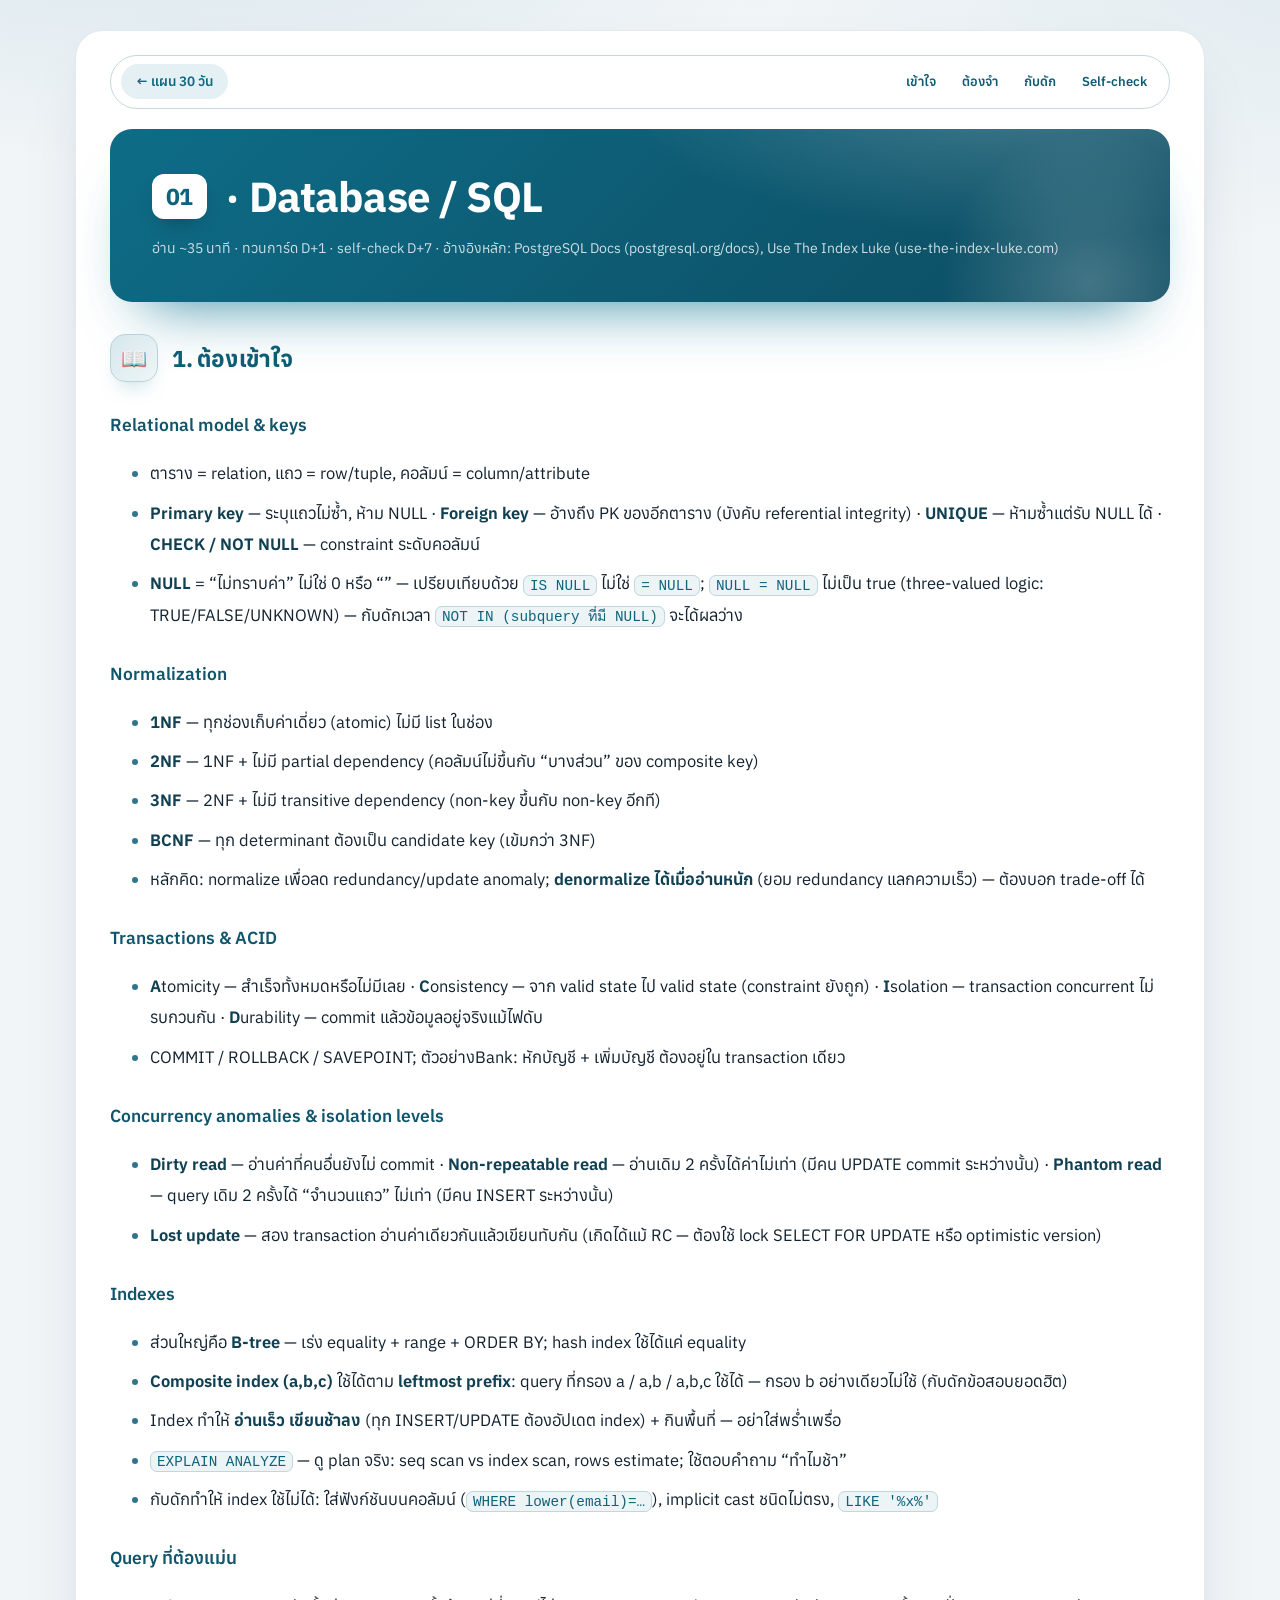
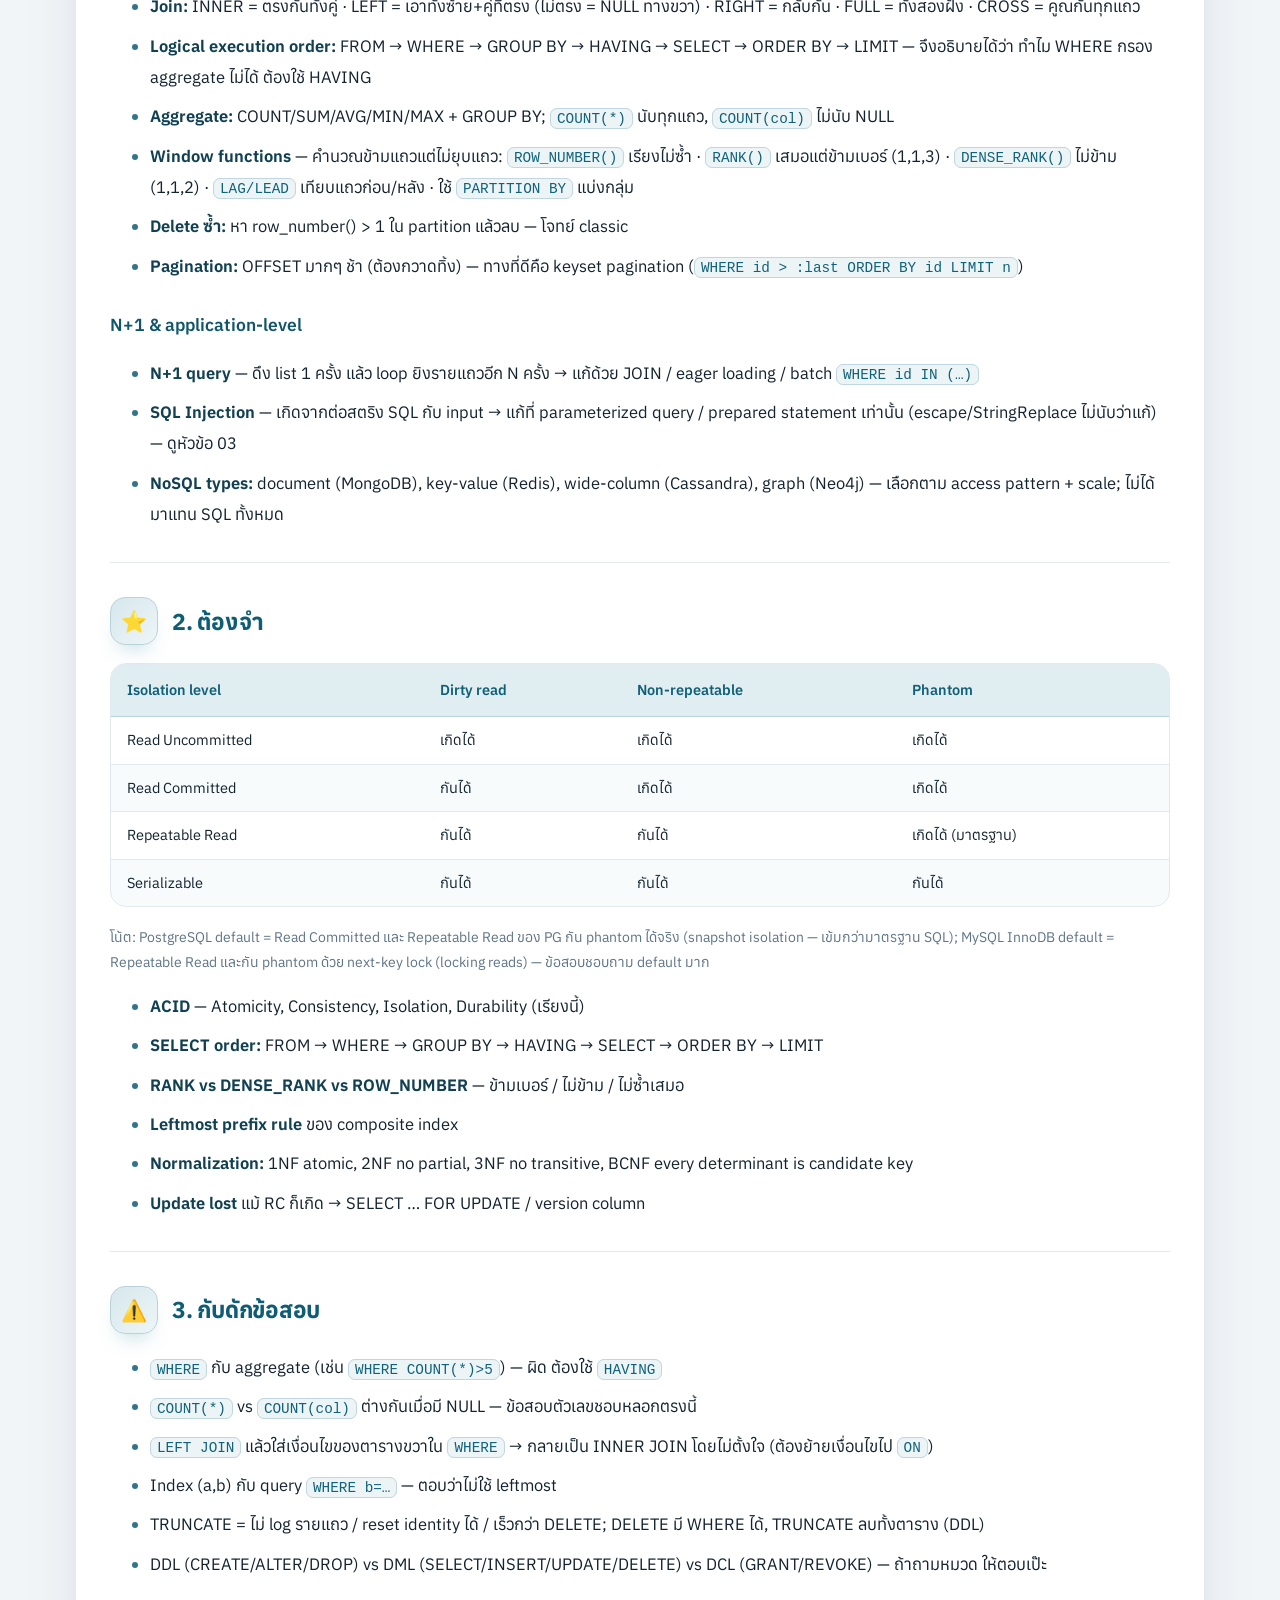
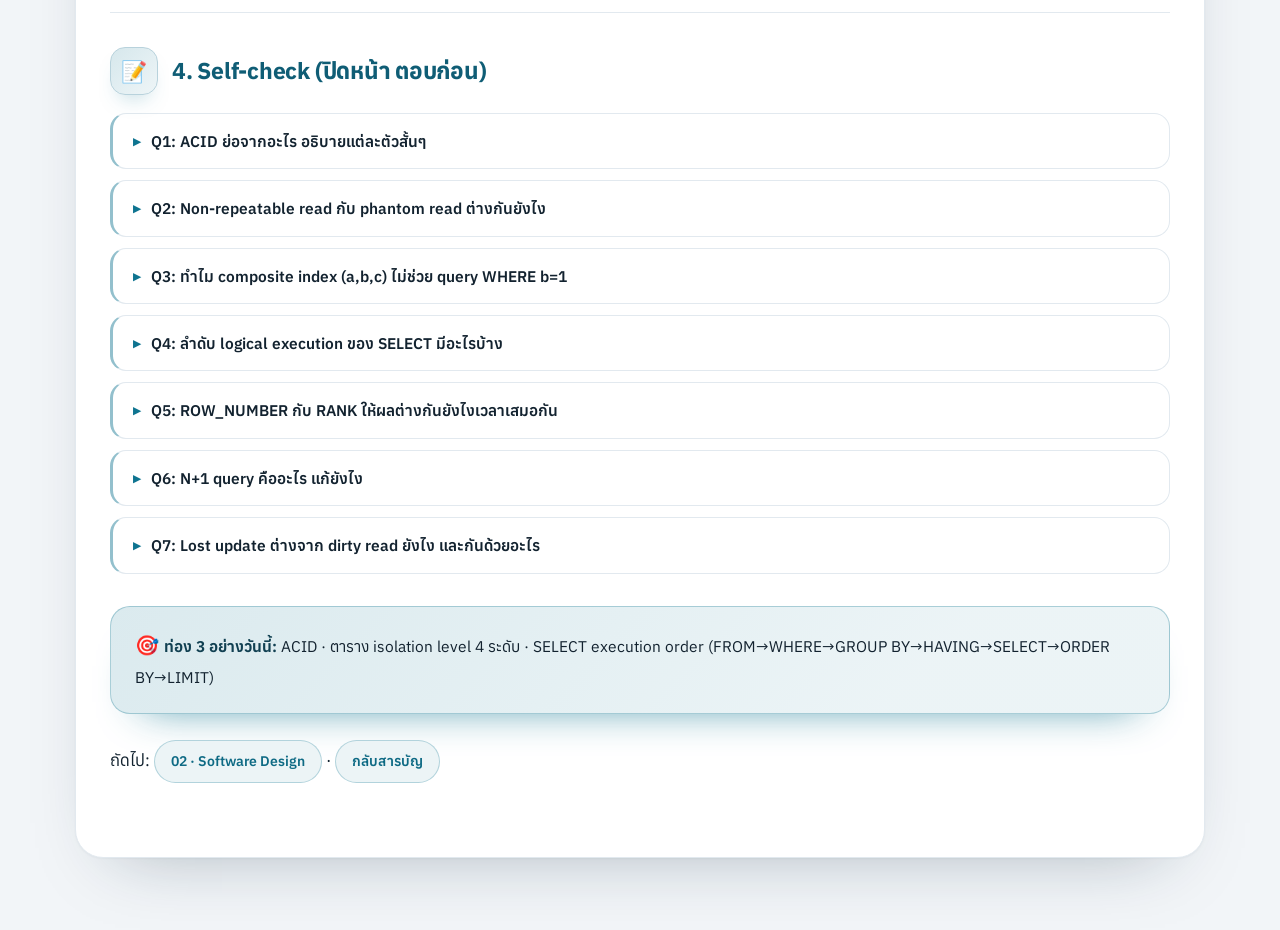
==== sheets/01-database-sql.html @ 993db499 "Initial commit: 30-day exam prep study pack (14 topics, Thai, flashcards + printable sheets)" ====
<!DOCTYPE html>
<html lang="th">
<head>
<meta charset="utf-8">
<meta name="viewport" content="width=device-width, initial-scale=1">
<title>01 · Database / SQL</title>
<link rel="stylesheet" href="../assets/style.css">
</head>
<body class="sheet t01">
<main>

<div class="topbar">
<a class="brand" href="../index.html">← แผน 30 วัน</a>
<nav class="jump">
<a href="#s1">เข้าใจ</a><a href="#s2">ต้องจำ</a><a href="#s3">กับดัก</a><a href="#s4">Self-check</a>
</nav>
</div>
<header class="hero">
<h1><span class="num">01</span> · Database / SQL</h1>
<p class="source">อ่าน ~35 นาที · ทวนการ์ด D+1 · self-check D+7 · อ้างอิงหลัก: PostgreSQL Docs (postgresql.org/docs), Use The Index Luke (use-the-index-luke.com)</p>
</header>

<section class="sec s1" id="s1">
<h2>1. ต้องเข้าใจ</h2>

<h3>Relational model &amp; keys</h3>
<ul>
<li>ตาราง = relation, แถว = row/tuple, คอลัมน์ = column/attribute</li>
<li><strong>Primary key</strong> — ระบุแถวไม่ซ้ำ, ห้าม NULL · <strong>Foreign key</strong> — อ้างถึง PK ของอีกตาราง (บังคับ referential integrity) · <strong>UNIQUE</strong> — ห้ามซ้ำแต่รับ NULL ได้ · <strong>CHECK / NOT NULL</strong> — constraint ระดับคอลัมน์</li>
<li><strong>NULL</strong> = “ไม่ทราบค่า” ไม่ใช่ 0 หรือ “” — เปรียบเทียบด้วย <code>IS NULL</code> ไม่ใช่ <code>= NULL</code>; <code>NULL = NULL</code> ไม่เป็น true (three-valued logic: TRUE/FALSE/UNKNOWN) — กับดักเวลา <code>NOT IN (subquery ที่มี NULL)</code> จะได้ผลว่าง</li>
</ul>

<h3>Normalization</h3>
<ul>
<li><strong>1NF</strong> — ทุกช่องเก็บค่าเดี่ยว (atomic) ไม่มี list ในช่อง</li>
<li><strong>2NF</strong> — 1NF + ไม่มี partial dependency (คอลัมน์ไม่ขึ้นกับ “บางส่วน” ของ composite key)</li>
<li><strong>3NF</strong> — 2NF + ไม่มี transitive dependency (non-key ขึ้นกับ non-key อีกที)</li>
<li><strong>BCNF</strong> — ทุก determinant ต้องเป็น candidate key (เข้มกว่า 3NF)</li>
<li>หลักคิด: normalize เพื่อลด redundancy/update anomaly; <strong>denormalize ได้เมื่ออ่านหนัก</strong> (ยอม redundancy แลกความเร็ว) — ต้องบอก trade-off ได้</li>
</ul>

<h3>Transactions &amp; ACID</h3>
<ul>
<li><strong>A</strong>tomicity — สำเร็จทั้งหมดหรือไม่มีเลย · <strong>C</strong>onsistency — จาก valid state ไป valid state (constraint ยังถูก) · <strong>I</strong>solation — transaction  concurrent ไม่รบกวนกัน · <strong>D</strong>urability — commit แล้วข้อมูลอยู่จริงแม้ไฟดับ</li>
<li>COMMIT / ROLLBACK / SAVEPOINT; ตัวอย่างBank: หักบัญชี + เพิ่มบัญชี ต้องอยู่ใน transaction เดียว</li>
</ul>

<h3>Concurrency anomalies &amp; isolation levels</h3>
<ul>
<li><strong>Dirty read</strong> — อ่านค่าที่คนอื่นยังไม่ commit · <strong>Non-repeatable read</strong> — อ่านเดิม 2 ครั้งได้ค่าไม่เท่า (มีคน UPDATE commit ระหว่างนั้น) · <strong>Phantom read</strong> — query เดิม 2 ครั้งได้ “จำนวนแถว” ไม่เท่า (มีคน INSERT ระหว่างนั้น)</li>
<li><strong>Lost update</strong> — สอง transaction อ่านค่าเดียวกันแล้วเขียนทับกัน (เกิดได้แม้ RC — ต้องใช้ lock SELECT FOR UPDATE หรือ optimistic version)</li>
</ul>

<h3>Indexes</h3>
<ul>
<li>ส่วนใหญ่คือ <strong>B-tree</strong> — เร่ง equality + range + ORDER BY; hash index ใช้ได้แค่ equality</li>
<li><strong>Composite index (a,b,c)</strong> ใช้ได้ตาม <strong>leftmost prefix</strong>: query ที่กรอง a / a,b / a,b,c ใช้ได้ — กรอง b อย่างเดียวไม่ใช้ (กับดักข้อสอบยอดฮิต)</li>
<li>Index ทำให้ <strong>อ่านเร็ว เขียนช้าลง</strong> (ทุก INSERT/UPDATE ต้องอัปเดต index) + กินพื้นที่ — อย่าใส่พร่ำเพรื่อ</li>
<li><code>EXPLAIN ANALYZE</code> — ดู plan จริง: seq scan vs index scan, rows estimate; ใช้ตอบคำถาม “ทำไมช้า”</li>
<li>กับดักทำให้ index ใช้ไม่ได้: ใส่ฟังก์ชันบนคอลัมน์ (<code>WHERE lower(email)=…</code>), implicit cast ชนิดไม่ตรง, <code>LIKE '%x%'</code></li>
</ul>

<h3>Query ที่ต้องแม่น</h3>
<ul>
<li><strong>Join:</strong> INNER = ตรงกันทั้งคู่ · LEFT = เอาทั้งซ้าย+คู่ที่ตรง (ไม่ตรง = NULL ทางขวา) · RIGHT = กลับกัน · FULL = ทั้งสองฝั่ง · CROSS = คูณกันทุกแถว</li>
<li><strong>Logical execution order:</strong> FROM → WHERE → GROUP BY → HAVING → SELECT → ORDER BY → LIMIT — จึงอธิบายได้ว่า ทำไม WHERE กรอง aggregate ไม่ได้ ต้องใช้ HAVING</li>
<li><strong>Aggregate:</strong> COUNT/SUM/AVG/MIN/MAX + GROUP BY; <code>COUNT(*)</code> นับทุกแถว, <code>COUNT(col)</code> ไม่นับ NULL</li>
<li><strong>Window functions</strong> — คำนวณข้ามแถวแต่ไม่ยุบแถว: <code>ROW_NUMBER()</code> เรียงไม่ซ้ำ · <code>RANK()</code> เสมอแต่ข้ามเบอร์ (1,1,3) · <code>DENSE_RANK()</code> ไม่ข้าม (1,1,2) · <code>LAG/LEAD</code> เทียบแถวก่อน/หลัง · ใช้ <code>PARTITION BY</code> แบ่งกลุ่ม</li>
<li><strong>Delete ซ้ำ:</strong> หา row_number() &gt; 1 ใน partition แล้วลบ — โจทย์ classic</li>
<li><strong>Pagination:</strong> OFFSET มากๆ ช้า (ต้องกวาดทิ้ง) — ทางที่ดีคือ keyset pagination (<code>WHERE id &gt; :last ORDER BY id LIMIT n</code>)</li>
</ul>

<h3>N+1 &amp; application-level</h3>
<ul>
<li><strong>N+1 query</strong> — ดึง list 1 ครั้ง แล้ว loop ยิงรายแถวอีก N ครั้ง → แก้ด้วย JOIN / eager loading / batch <code>WHERE id IN (…)</code></li>
<li><strong>SQL Injection</strong> — เกิดจากต่อสตริง SQL กับ input → แก้ที่ parameterized query / prepared statement เท่านั้น (escape/StringReplace ไม่นับว่าแก้) — ดูหัวข้อ 03</li>
<li><strong>NoSQL types:</strong> document (MongoDB), key-value (Redis), wide-column (Cassandra), graph (Neo4j) — เลือกตาม access pattern + scale; ไม่ได้มาแทน SQL ทั้งหมด</li>
</ul>

</section>

<section class="sec s2" id="s2">
<h2>2. ต้องจำ</h2>
<table>
<thead><tr><th>Isolation level</th><th>Dirty read</th><th>Non-repeatable</th><th>Phantom</th></tr></thead>
<tbody>
<tr><td>Read Uncommitted</td><td>เกิดได้</td><td>เกิดได้</td><td>เกิดได้</td></tr>
<tr><td>Read Committed</td><td>กันได้</td><td>เกิดได้</td><td>เกิดได้</td></tr>
<tr><td>Repeatable Read</td><td>กันได้</td><td>กันได้</td><td>เกิดได้ (มาตรฐาน)</td></tr>
<tr><td>Serializable</td><td>กันได้</td><td>กันได้</td><td>กันได้</td></tr>
</tbody>
</table>
<p class="source">โน้ต: PostgreSQL default = Read Committed และ Repeatable Read ของ PG กัน phantom ได้จริง (snapshot isolation — เข้มกว่ามาตรฐาน SQL); MySQL InnoDB default = Repeatable Read และกัน phantom ด้วย next-key lock (locking reads) — ข้อสอบชอบถาม default มาก</p>

<ul>
<li><strong>ACID</strong> — Atomicity, Consistency, Isolation, Durability (เรียงนี้)</li>
<li><strong>SELECT order:</strong> FROM → WHERE → GROUP BY → HAVING → SELECT → ORDER BY → LIMIT</li>
<li><strong>RANK vs DENSE_RANK vs ROW_NUMBER</strong> — ข้ามเบอร์ / ไม่ข้าม / ไม่ซ้ำเสมอ</li>
<li><strong>Leftmost prefix rule</strong> ของ composite index</li>
<li><strong>Normalization:</strong> 1NF atomic, 2NF no partial, 3NF no transitive, BCNF every determinant is candidate key</li>
<li><strong>Update lost</strong> แม้ RC ก็เกิด → SELECT … FOR UPDATE / version column</li>
</ul>

</section>

<section class="sec s3" id="s3">
<h2>3. กับดักข้อสอบ</h2>
<ul>
<li><code>WHERE</code> กับ aggregate (เช่น <code>WHERE COUNT(*)&gt;5</code>) — ผิด ต้องใช้ <code>HAVING</code></li>
<li><code>COUNT(*)</code> vs <code>COUNT(col)</code> ต่างกันเมื่อมี NULL — ข้อสอบตัวเลขชอบหลอกตรงนี้</li>
<li><code>LEFT JOIN</code> แล้วใส่เงื่อนไขของตารางขวาใน <code>WHERE</code> → กลายเป็น INNER JOIN โดยไม่ตั้งใจ (ต้องย้ายเงื่อนไขไป <code>ON</code>)</li>
<li>Index (a,b) กับ query <code>WHERE b=…</code> — ตอบว่าไม่ใช้ leftmost</li>
<li>TRUNCATE = ไม่ log รายแถว / reset identity ได้ / เร็วกว่า DELETE; DELETE มี WHERE ได้, TRUNCATE ลบทั้งตาราง (DDL)</li>
<li>DDL (CREATE/ALTER/DROP) vs DML (SELECT/INSERT/UPDATE/DELETE) vs DCL (GRANT/REVOKE) — ถ้าถามหมวด ให้ตอบเป๊ะ</li>
</ul>

</section>

<section class="sec s4" id="s4">
<h2>4. Self-check (ปิดหน้า ตอบก่อน)</h2>
<details><summary>Q1: ACID ย่อจากอะไร อธิบายแต่ละตัวสั้นๆ</summary>A: Atomicity (ทั้งหมดหรือไม่เลย), Consistency (constraint/valid state ยังถูก), Isolation (concurrent ไม่รบกวนกัน), Durability (commit แล้วอยู่จริง)</details>
<details><summary>Q2: Non-repeatable read กับ phantom read ต่างกันยังไง</summary>A: Non-repeatable = อ่าน “แถวเดิม” ได้ค่าเปลี่ยน (UPDATE commit กลางทาง); phantom = ได้ “ชุดแถว” เปลี่ยน (INSERT/DELETE commit กลางทาง)</details>
<details><summary>Q3: ทำไม composite index (a,b,c) ไม่ช่วย query WHERE b=1</summary>A: B-tree เรียงตาม a ก่อน — เข้าไม่ถึง b ได้ถ้าไม่รู้ a (leftmost prefix rule)</details>
<details><summary>Q4: ลำดับ logical execution ของ SELECT มีอะไรบ้าง</summary>A: FROM → WHERE → GROUP BY → HAVING → SELECT → ORDER BY → LIMIT</details>
<details><summary>Q5: ROW_NUMBER กับ RANK ให้ผลต่างกันยังไงเวลาเสมอกัน</summary>A: ROW_NUMBER ให้ 1,2,3 เสมอไม่ว่าเสมอ; RANK ให้ 1,1,3 (ข้าม); DENSE_RANK ให้ 1,1,2</details>
<details><summary>Q6: N+1 query คืออะไร แก้ยังไง</summary>A: 1 query ดึง list + N query ต่อแถว — แก้ด้วย JOIN / eager load / WHERE IN (batch)</details>
<details><summary>Q7: Lost update ต่างจาก dirty read ยังไง และกันด้วยอะไร</summary>A: Lost update = สองคนอ่านค่าเดียวกันแล้วเขียนทับกัน (ค่าที่ commit ถูกต้อง ไม่ได้อ่านของ dirty); กันด้วย lock (FOR UPDATE) หรือ optimistic version check</details>

</section>

<div class="memory"><strong>ท่อง 3 อย่างวันนี้:</strong> ACID · ตาราง isolation level 4 ระดับ · SELECT execution order (FROM→WHERE→GROUP BY→HAVING→SELECT→ORDER BY→LIMIT)</div>

<nav>ถัดไป: <a href="02-software-design.html">02 · Software Design</a> · <a href="../index.html">กลับสารบัญ</a></nav>

</main>
</body>
</html>
---- assets/style.css ----
/* ============================================================
   Exam Prep 30 Days — v3  (modern course look)
   ไฟล์เดียวคุมทุกหน้า: assets/style.css
   ============================================================ */
@import url('https://fonts.googleapis.com/css2?family=Anuphan:wght@300;400;500;600;700&display=swap');
@import url('https://fonts.googleapis.com/css2?family=Prompt:wght@400;500;600;700&display=swap');

/* ---------- tokens ---------- */
:root{
  --ink:#12222f;
  --muted:#5e7487;
  --paper:#ffffff;
  --bg:#f2f5f8;
  --line:#e2e9ef;
  --accent:#0e7490;
  --accent-deep:#0a1420;
  --tint:   color-mix(in srgb, var(--accent) 8%,  var(--paper));
  --tint-2: color-mix(in srgb, var(--accent) 15%, var(--paper));
  --radius:28px;
  --shadow: 0 1px 2px rgba(15,40,60,.04), 0 30px 70px -40px rgba(15,40,60,.35);
  --font-body:'Anuphan','IBM Plex Sans Thai',Thonburi,Tahoma,'Helvetica Neue',sans-serif;
  --font-head:'Anuphan','Prompt',Thonburi,Tahoma,sans-serif;
  --font-mono:Menlo,Consolas,'SF Mono',monospace;
}

/* ---------- theme สีรายหัวข้อ ---------- */
body.t01{--accent:#0e7490} /* DB/SQL        cyan    */
body.t02{--accent:#4338ca} /* Design        indigo  */
body.t03{--accent:#be123c} /* Security      rose    */
body.t04{--accent:#6d28d9} /* Context Eng   violet  */
body.t05{--accent:#a21caf} /* Skills        fuchsia */
body.t06{--accent:#0f766e} /* Programming   teal    */
body.t07{--accent:#c2410c} /* Git           orange  */
body.t08{--accent:#0369a1} /* CI/CD         sky     */
body.t09{--accent:#047857} /* Quality Eng   emerald */
body.t10{--accent:#1d4ed8} /* Docker        blue    */
body.t11{--accent:#db2777} /* AI Coding Wf  pink    */
body.t12{--accent:#581c87} /* Agents        purple  */
body.t13{--accent:#4d7c0f} /* SW Dev        olive   */
body.t14{--accent:#9d174d} /* LLM           berry   */
body.idx{--accent:#0e7490}

/* ---------- base ---------- */
html{
  -webkit-font-smoothing:antialiased;
  -moz-osx-font-smoothing:grayscale;
  scroll-behavior:smooth;
}
body{
  margin:0;
  padding:30px 16px 72px;
  font-family:var(--font-body);
  font-size:16.5px;
  line-height:1.9;
  color:var(--ink);
  background-color:var(--bg);
  background-image:
    radial-gradient(1000px 420px at 12% -120px, color-mix(in srgb, var(--accent) 12%, transparent), transparent 70%),
    radial-gradient(900px 460px at 105% -60px, color-mix(in srgb, var(--accent) 8%, transparent), transparent 70%);
  background-attachment:fixed;
}
::selection{ background:color-mix(in srgb, var(--accent) 24%, transparent); }

main{
  position:relative;
  max-width:1060px;
  margin:0 auto;
  padding:18px 34px 48px;
  background:var(--paper);
  border:1px solid var(--line);
  border-radius:var(--radius);
  box-shadow:var(--shadow);
}

/* ---------- sticky glass topbar ---------- */
.topbar{
  position:sticky;
  top:14px;
  z-index:60;
  display:flex;
  align-items:center;
  justify-content:space-between;
  gap:10px;
  margin:6px 0 20px;
  padding:8px 10px;
  border-radius:999px;
  background:color-mix(in srgb, var(--paper) 74%, transparent);
  border:1px solid color-mix(in srgb, var(--accent) 15%, var(--line));
  backdrop-filter:blur(16px) saturate(1.5);
  -webkit-backdrop-filter:blur(16px) saturate(1.5);
  box-shadow:0 16px 40px -30px rgba(15,40,60,.55);
}
.topbar .brand{
  display:inline-flex;
  align-items:center;
  gap:8px;
  padding:8px 15px;
  border-radius:999px;
  background:color-mix(in srgb, var(--accent) 11%, transparent);
  color:color-mix(in srgb, var(--accent) 88%, var(--ink));
  font-weight:600;
  font-size:13.5px;
  line-height:1.4;
  text-decoration:none;
}
.topbar .jump{ display:flex; gap:2px; margin:0; }
.topbar .jump a{
  padding:8px 12px;
  border-radius:999px;
  background:transparent;
  border:none;
  font-size:13px;
  font-weight:600;
  color:color-mix(in srgb, var(--accent) 72%, var(--ink));
  text-decoration:none;
  transition-property:background-color, color;
  transition-duration:150ms;
  transition-timing-function:ease-out;
}
.topbar .jump a:hover{ background:color-mix(in srgb, var(--accent) 11%, transparent); }

/* ---------- hero ---------- */
.hero{
  position:relative;
  overflow:hidden;
  margin:4px 0 30px;
  padding:40px 42px 42px;
  border-radius:22px;
  color:#fff;
  background:
    radial-gradient(640px 240px at 88% -60px, color-mix(in srgb, #ffffff 26%, transparent), transparent 70%),
    linear-gradient(135deg,
      color-mix(in srgb, var(--accent) 92%, var(--accent-deep)),
      color-mix(in srgb, var(--accent) 58%, var(--accent-deep)));
  box-shadow:0 34px 60px -34px color-mix(in srgb, var(--accent) 85%, transparent);
}
.hero::after{
  content:"";
  position:absolute;
  right:-70px; bottom:-130px;
  width:300px; height:300px;
  border-radius:50%;
  background:radial-gradient(closest-side, color-mix(in srgb, #ffffff 22%, transparent), transparent);
  pointer-events:none;
}
.hero h1{
  margin:0 0 12px;
  color:#fff;
  text-wrap:balance;
}
.hero .source{
  color:color-mix(in srgb, #ffffff 80%, transparent);
  margin:0;
}
.hero .source a{ color:#fff; text-decoration:underline; text-underline-offset:2px; }
.hero .num{
  background:#fff;
  color:color-mix(in srgb, var(--accent) 82%, var(--accent-deep));
  box-shadow:0 10px 22px -12px rgba(0,0,0,.45);
}

/* ---------- typography ---------- */
h1{
  font-family:var(--font-head);
  font-weight:700;
  font-size:clamp(28px, 4.2vw, 42px);
  line-height:1.32;
  letter-spacing:-.02em;
  margin:2px 0 12px;
  text-wrap:balance;
}
.num{
  display:inline-block;
  vertical-align:middle;
  font-size:.55em;
  font-weight:700;
  color:#fff;
  background:linear-gradient(135deg, var(--accent), color-mix(in srgb, var(--accent) 62%, var(--accent-deep)));
  border-radius:12px;
  padding:.28em .62em .32em;
  margin-right:.4em;
  transform:translateY(-3px);
  font-variant-numeric:tabular-nums;
}
h2{
  font-family:var(--font-head);
  font-size:23px;
  font-weight:700;
  line-height:1.45;
  letter-spacing:-.01em;
  margin:0 0 16px;
  display:flex;
  align-items:center;
  gap:14px;
  color:color-mix(in srgb, var(--accent) 72%, var(--ink));
  text-wrap:balance;
}
h2::before{
  flex:none;
  width:46px; height:46px;
  display:grid;
  place-items:center;
  border-radius:15px;
  font-size:21px;
  background:linear-gradient(135deg,
    color-mix(in srgb, var(--accent) 17%, var(--paper)),
    color-mix(in srgb, var(--accent) 7%, var(--paper)));
  border:1px solid color-mix(in srgb, var(--accent) 20%, var(--line));
  box-shadow:0 12px 24px -16px color-mix(in srgb, var(--accent) 80%, transparent);
}
h3{
  font-family:var(--font-head);
  font-size:17.5px;
  font-weight:600;
  margin:26px 0 8px;
  color:color-mix(in srgb, var(--accent) 62%, var(--ink));
}
p{ margin:10px 0; }
li{ margin-bottom:8px; }
ul li::marker{ color:color-mix(in srgb, var(--accent) 55%, var(--muted)); }
ol li::marker{ font-weight:600; color:color-mix(in srgb, var(--accent) 70%, var(--muted)); }
strong{ font-weight:650; color:color-mix(in srgb, var(--accent) 36%, var(--ink)); }
.source{
  font-size:14px;
  color:var(--muted);
  line-height:1.75;
  text-wrap:pretty;
}
.source a{ color:var(--accent); }
a{ color:var(--accent); }

/* ---------- sections ---------- */
.sec{
  position:relative;
  margin:32px 0;
  scroll-margin-top:110px;
}
.sec + .sec{
  border-top:1px solid var(--line);
  padding-top:34px;
}
.sec h2{ margin-bottom:18px; }
body.sheet .s1 h2::before{ content:"📖"; }
body.sheet .s2 h2::before{ content:"⭐️"; }
body.sheet .s3 h2::before{ content:"⚠️"; }
body.sheet .s4 h2::before{ content:"📝"; }
body.idx   h2{ scroll-margin-top:110px; }
body.idx   h2:nth-of-type(1)::before{ content:"📋"; }
body.idx   h2:nth-of-type(2)::before{ content:"⏰"; }
body.idx   h2:nth-of-type(3)::before{ content:"🗓️"; }
body.idx   h2:nth-of-type(4)::before{ content:"🃏"; }

/* ---------- callouts ---------- */
.memory, .note{
  margin:30px 0 8px;
  padding:20px 24px;
  border-radius:20px;
  font-size:15.5px;
  background:linear-gradient(135deg, var(--tint-2), var(--tint) 75%);
  border:1px solid color-mix(in srgb, var(--accent) 30%, transparent);
  box-shadow:0 24px 44px -34px color-mix(in srgb, var(--accent) 90%, transparent);
}
.memory::before{ content:"🎯 "; font-size:1.25em; }
.warning{
  margin:22px 0;
  padding:16px 20px;
  border-radius:16px;
  font-size:15px;
  background:#fff7e8;
  border:1px solid #f0d5a8;
  border-left:5px solid #d97706;
  color:#6b4413;
}
.warning::before{ content:"⚠️ "; }
.warning strong{ color:#92400e; }

/* ---------- code ---------- */
pre{
  margin:16px 0;
  padding:16px 18px;
  background:#0d1a26;
  color:#d9e9f5;
  border:1px solid #1d3346;
  border-left:4px solid var(--accent);
  border-radius:14px;
  font:500 13px/1.65 var(--font-mono);
  overflow-x:auto;
  white-space:pre-wrap;
  overflow-wrap:anywhere;
}
pre code{ background:none; border:none; color:inherit; padding:0; }
code{
  font-family:var(--font-mono);
  font-size:.87em;
  color:color-mix(in srgb, var(--accent) 78%, var(--ink));
  background:color-mix(in srgb, var(--accent) 8%, var(--paper));
  border:1px solid color-mix(in srgb, var(--accent) 16%, var(--line));
  border-radius:7px;
  padding:1.5px 6px;
}

/* ---------- tables ---------- */
table{
  width:100%;
  margin:18px 0;
  border-collapse:separate;
  border-spacing:0;
  border:1px solid var(--line);
  border-radius:16px;
  font-size:14.5px;
  overflow:hidden;
}
th{
  font-family:var(--font-head);
  font-weight:600;
  text-align:left;
  padding:12px 16px;
  background:color-mix(in srgb, var(--accent) 13%, var(--paper));
  color:color-mix(in srgb, var(--accent) 74%, var(--ink));
  border-bottom:1px solid color-mix(in srgb, var(--accent) 20%, var(--line));
}
td{
  padding:11px 16px;
  border-bottom:1px solid var(--line);
  vertical-align:top;
  line-height:1.7;
  font-variant-numeric:tabular-nums;
}
tbody tr:last-child td{ border-bottom:none; }
tbody tr:nth-child(even){ background:color-mix(in srgb, var(--accent) 3%, transparent); }

/* ---------- details (self-check) ---------- */
details{
  background:var(--paper);
  border:1px solid var(--line);
  border-left:3px solid color-mix(in srgb, var(--accent) 45%, #ffffff);
  border-radius:16px;
  margin:11px 0;
  padding:14px 20px;
  transition-property:background-color, border-color, box-shadow;
  transition-duration:170ms;
  transition-timing-function:ease-out;
}
details:hover{ box-shadow:0 14px 30px -26px color-mix(in srgb, var(--accent) 90%, transparent); }
details[open]{
  background:var(--tint);
  border-color:color-mix(in srgb, var(--accent) 30%, var(--line));
}
summary{
  list-style:none;
  cursor:pointer;
  font-weight:600;
  font-size:15.5px;
  line-height:1.7;
  display:flex;
  align-items:flex-start;
  gap:10px;
  transition-property:color;
  transition-duration:150ms;
}
summary::-webkit-details-marker{ display:none; }
summary::before{
  content:"▶";
  font-size:10px;
  line-height:1;
  color:var(--accent);
  margin-top:9px;
  flex:none;
  transition-property:transform;
  transition-duration:170ms;
  transition-timing-function:ease-out;
}
details[open] summary::before{ transform:rotate(90deg); }
summary:hover{ color:color-mix(in srgb, var(--accent) 80%, var(--ink)); }

/* ---------- nav pills (bottom) ---------- */
nav{ margin:26px 0; }
nav a{
  display:inline-block;
  padding:10px 16px;
  border-radius:999px;
  background:var(--tint);
  border:1px solid color-mix(in srgb, var(--accent) 26%, transparent);
  color:color-mix(in srgb, var(--accent) 88%, var(--ink));
  text-decoration:none;
  font-weight:600;
  font-size:14px;
  line-height:1.5;
  transition-property:background-color, border-color, transform;
  transition-duration:150ms;
  transition-timing-function:ease-out;
}
nav a:hover{ background:var(--tint-2); transform:translateY(-1px); }

/* ---------- index: file grid + day rows ---------- */
body.idx nav:not(.jump){
  margin:6px 0 28px;
  padding:20px 22px;
  border-radius:20px;
  background:color-mix(in srgb, var(--accent) 4%, var(--paper));
  border:1px solid color-mix(in srgb, var(--accent) 12%, var(--line));
}
body.idx nav:not(.jump) ol{
  list-style:none;
  padding:0;
  margin:12px 0 4px;
  display:grid;
  grid-template-columns:repeat(2, minmax(0,1fr));
  gap:8px;
  counter-reset:f;
}
body.idx nav:not(.jump) li{ counter-increment:f; margin:0; }
body.idx nav:not(.jump) li a{
  display:flex;
  gap:10px;
  align-items:center;
  padding:10px 14px;
  border-radius:13px;
  background:var(--paper);
  border:1px solid var(--line);
  font-size:14.5px;
  font-weight:500;
  color:var(--ink);
  text-decoration:none;
  transition-property:border-color, transform, box-shadow;
  transition-duration:150ms;
  transition-timing-function:ease-out;
}
body.idx nav:not(.jump) li a::before{
  content:counter(f, decimal-leading-zero);
  font-family:var(--font-head);
  font-weight:700;
  font-size:12.5px;
  color:color-mix(in srgb, var(--accent) 85%, var(--ink));
  background:color-mix(in srgb, var(--accent) 11%, transparent);
  padding:3px 7px;
  border-radius:8px;
  font-variant-numeric:tabular-nums;
}
body.idx nav:not(.jump) li a:hover{
  border-color:color-mix(in srgb, var(--accent) 45%, var(--line));
  transform:translateY(-1px);
  box-shadow:0 14px 26px -22px color-mix(in srgb, var(--accent) 90%, transparent);
}

.day{
  padding:11px 16px 11px 18px;
  margin:7px 0;
  border:1px solid var(--line);
  border-left:3px solid color-mix(in srgb, var(--accent) 35%, var(--line));
  border-radius:14px;
  background:var(--paper);
  font-size:15px;
  line-height:1.75;
  font-variant-numeric:tabular-nums;
  text-wrap:pretty;
  transition-property:transform, border-color, background-color;
  transition-duration:150ms;
  transition-timing-function:ease-out;
}
.day:hover{
  transform:translateX(3px);
  border-color:color-mix(in srgb, var(--accent) 45%, var(--line));
  background:color-mix(in srgb, var(--accent) 4%, var(--paper));
}
.day.week{
  background:linear-gradient(90deg, var(--tint-2), var(--tint));
  border-left-color:var(--accent);
  border-color:color-mix(in srgb, var(--accent) 24%, var(--line));
  font-family:var(--font-head);
  font-weight:700;
  font-size:15.5px;
  color:color-mix(in srgb, var(--accent) 72%, var(--ink));
}
.day.week:hover{ transform:none; }

/* ---------- focus / misc ---------- */
a:focus-visible, summary:focus-visible{
  outline:3px solid color-mix(in srgb, var(--accent) 45%, transparent);
  outline-offset:2px;
  border-radius:10px;
}
hr{ border:none; border-top:1px solid var(--line); margin:28px 0; }

/* ---------- responsive ---------- */
@media (max-width:760px){
  body{ padding:12px 8px 44px; }
  main{ padding:14px 18px 30px; border-radius:20px; }
  .topbar{ border-radius:18px; flex-wrap:wrap; }
  .topbar .jump a{ padding:7px 10px; font-size:12.5px; }
  .hero{ padding:28px 22px 30px; border-radius:18px; }
  h2{ font-size:20px; gap:11px; }
  h2::before{ width:40px; height:40px; border-radius:13px; font-size:18px; }
  body.idx nav:not(.jump) ol{ grid-template-columns:1fr; }
}

/* ---------- dark mode ---------- */
@media (prefers-color-scheme: dark){
  :root{
    --ink:#e9f0f6;
    --muted:#9fb3c3;
    --paper:#0e1922;
    --bg:#070d13;
    --line:#213648;
    --shadow:0 1px 2px rgba(0,0,0,.5), 0 30px 70px -40px rgba(0,0,0,.9);
  }
  body.t01{--accent:#22d3ee} body.t02{--accent:#818cf8} body.t03{--accent:#fb7185}
  body.t04{--accent:#a78bfa} body.t05{--accent:#e879f9} body.t06{--accent:#2dd4bf}
  body.t07{--accent:#fb923c} body.t08{--accent:#38bdf8} body.t09{--accent:#34d399}
  body.t10{--accent:#60a5fa} body.t11{--accent:#f472b6} body.t12{--accent:#c084fc}
  body.t13{--accent:#a3e635} body.t14{--accent:#f9a8d4} body.idx{--accent:#22d3ee}
  .warning{ background:#2a2010; border-color:#4d3a12; border-left-color:#f59e0b; color:#fbd38d; }
  .warning strong{ color:#f6c66b; }
  pre{ background:#0a121b; border-color:#1c3040; }
}

/* ---------- print ---------- */
@media print{
  *{ -webkit-print-color-adjust:exact; print-color-adjust:exact; }
  body{ background:#fff; padding:0; font-size:11pt; }
  main{ max-width:none; margin:0; padding:0 6mm; border:none; border-radius:0; box-shadow:none; background:#fff; }
  .topbar, nav{ display:none; }
  .hero{
    color:#111;
    background:#f4f8fb;
    border:1px solid #d8dde3;
    box-shadow:none;
    padding:18px 20px 20px;
    border-radius:12px;
  }
  .hero h1{ color:#111; }
  .hero .source{ color:#444; }
  .hero .source a{ color:#444; }
  .hero .num{ background:#111; color:#fff; box-shadow:none; }
  a{ color:inherit; text-decoration:none; }
  h1,h2,h3,summary{ break-after:avoid; }
  .sec{ margin:16px 0; }
  .sec + .sec{ padding-top:14px; }
  details{ break-inside:avoid; }
  details:not([open]) > *:not(summary){ display:block !important; }
  details summary::before{ content:"•"; transform:none; }
  .memory, .warning{ break-inside:avoid; }
  table{ break-inside:auto; }
  tr, td, th{ break-inside:avoid; }
}
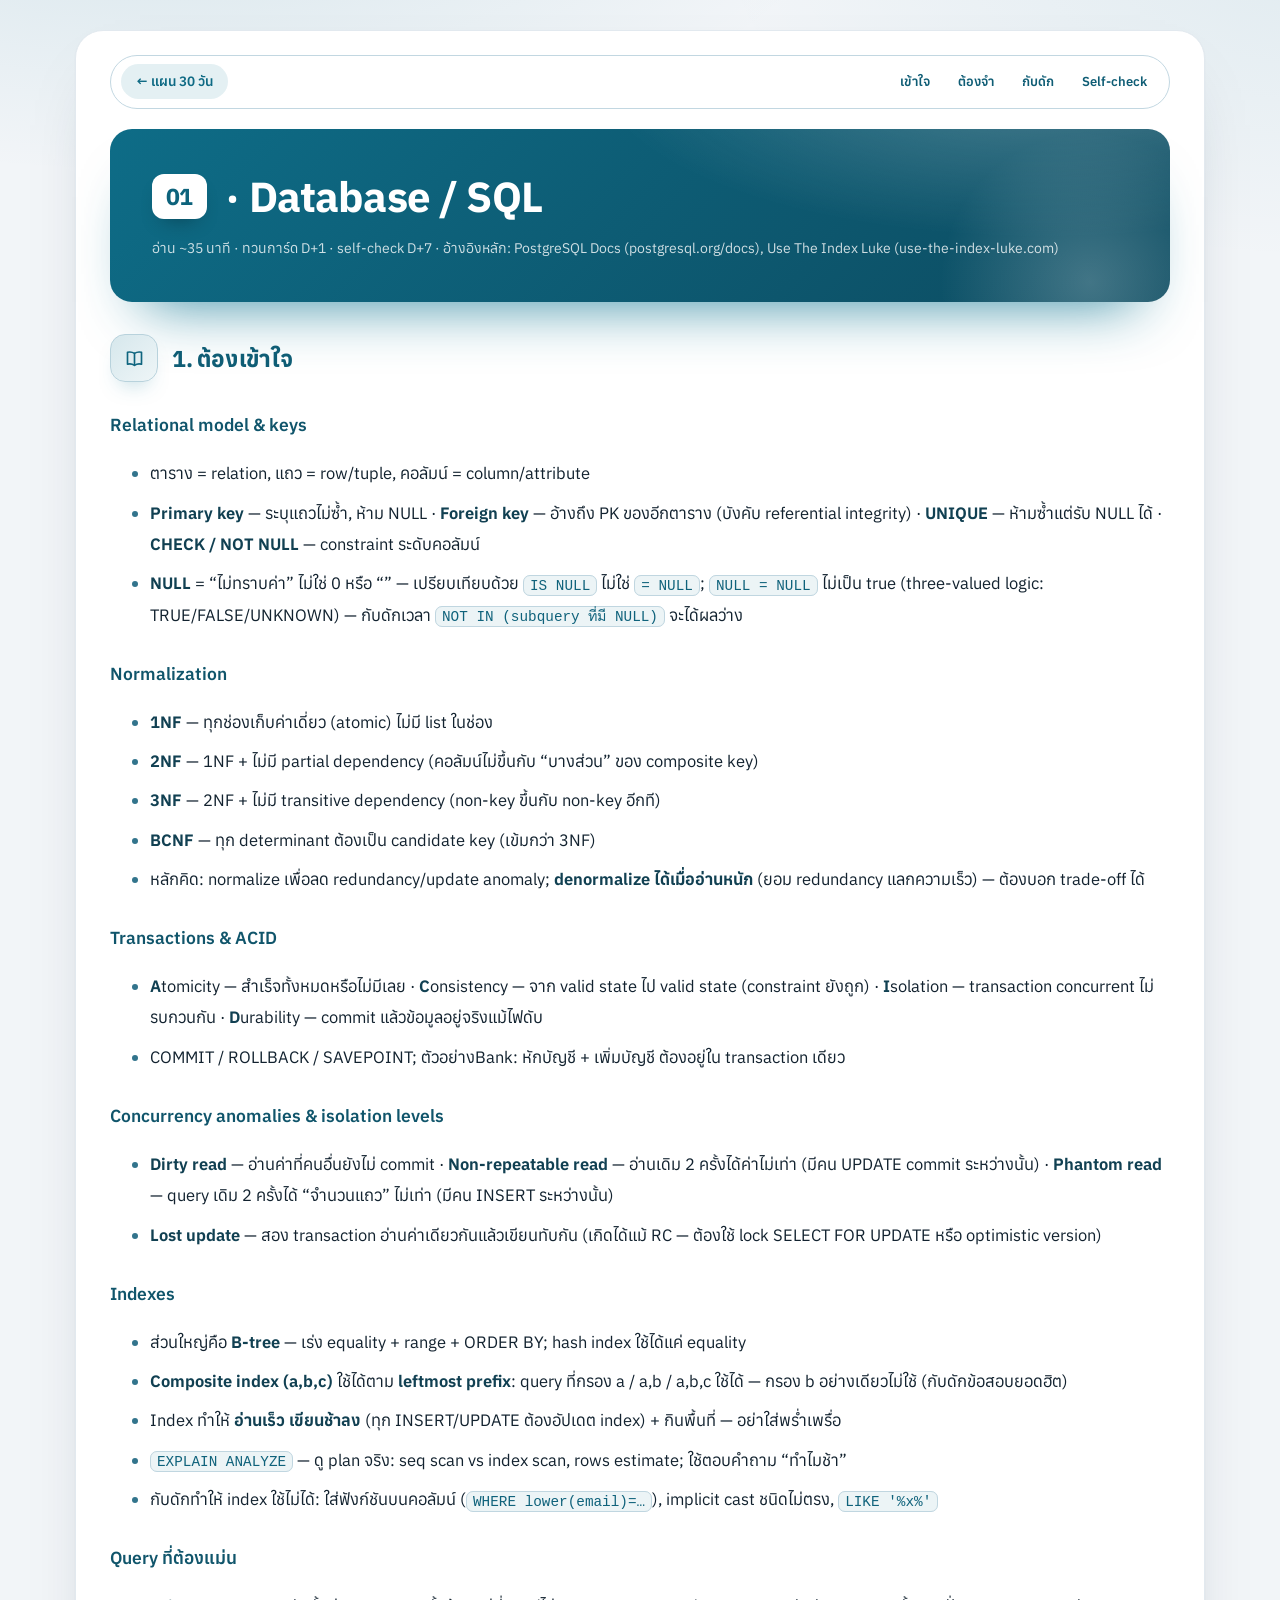
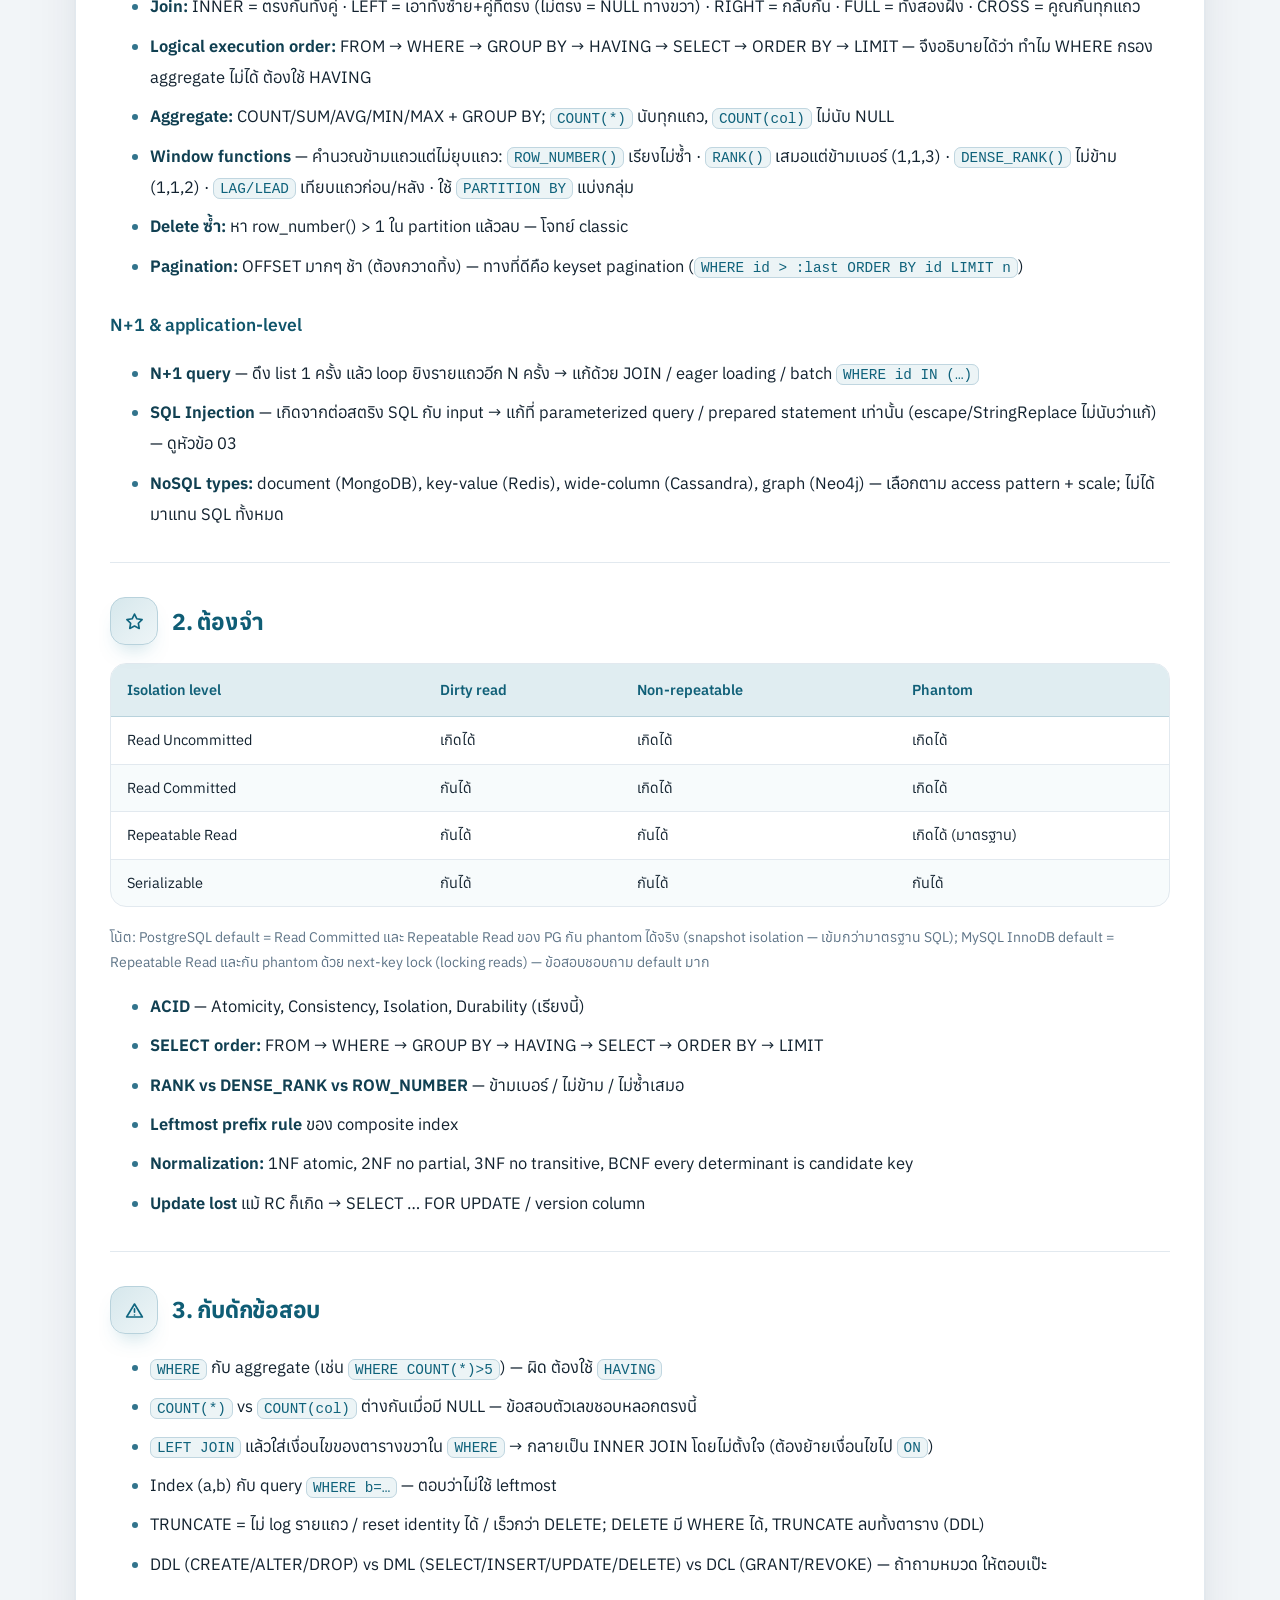
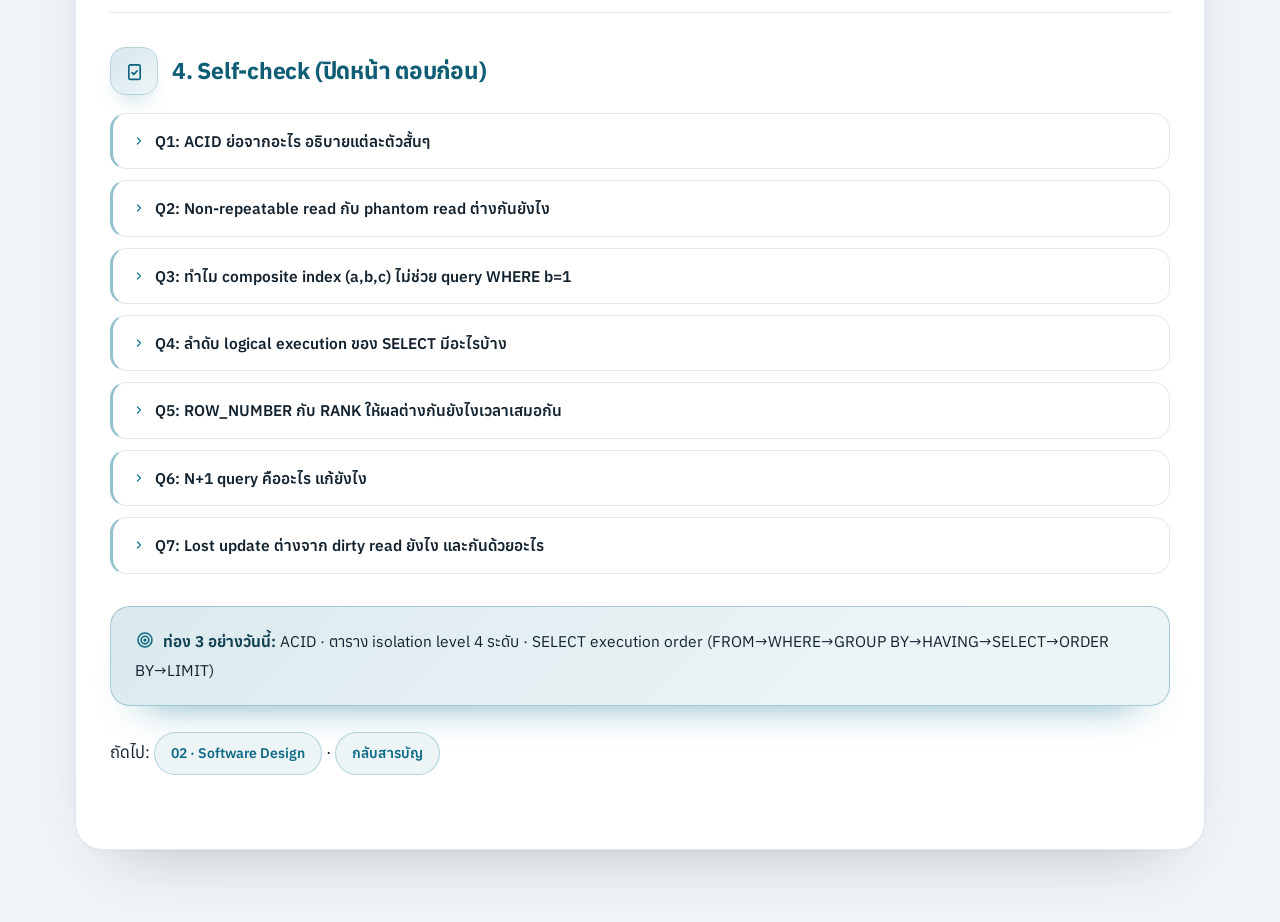
==== commit 2d872f8f: "design review fixes: SVG icon system (replace emoji icons), prefers-reduced-motion, mobile table ove" ====
--- a/sheets/01-database-sql.html
+++ b/sheets/01-database-sql.html
@@ -21,7 +21,7 @@
 </header>
 
 <section class="sec s1" id="s1">
-<h2>1. ต้องเข้าใจ</h2>
+<h2><span class="chip ic-book"></span>1. ต้องเข้าใจ</h2>
 
 <h3>Relational model &amp; keys</h3>
 <ul>
@@ -80,7 +80,7 @@
 </section>
 
 <section class="sec s2" id="s2">
-<h2>2. ต้องจำ</h2>
+<h2><span class="chip ic-star"></span>2. ต้องจำ</h2>
 <table>
 <thead><tr><th>Isolation level</th><th>Dirty read</th><th>Non-repeatable</th><th>Phantom</th></tr></thead>
 <tbody>
@@ -104,7 +104,7 @@
 </section>
 
 <section class="sec s3" id="s3">
-<h2>3. กับดักข้อสอบ</h2>
+<h2><span class="chip ic-warn"></span>3. กับดักข้อสอบ</h2>
 <ul>
 <li><code>WHERE</code> กับ aggregate (เช่น <code>WHERE COUNT(*)&gt;5</code>) — ผิด ต้องใช้ <code>HAVING</code></li>
 <li><code>COUNT(*)</code> vs <code>COUNT(col)</code> ต่างกันเมื่อมี NULL — ข้อสอบตัวเลขชอบหลอกตรงนี้</li>
@@ -117,7 +117,7 @@
 </section>
 
 <section class="sec s4" id="s4">
-<h2>4. Self-check (ปิดหน้า ตอบก่อน)</h2>
+<h2><span class="chip ic-note"></span>4. Self-check (ปิดหน้า ตอบก่อน)</h2>
 <details><summary>Q1: ACID ย่อจากอะไร อธิบายแต่ละตัวสั้นๆ</summary>A: Atomicity (ทั้งหมดหรือไม่เลย), Consistency (constraint/valid state ยังถูก), Isolation (concurrent ไม่รบกวนกัน), Durability (commit แล้วอยู่จริง)</details>
 <details><summary>Q2: Non-repeatable read กับ phantom read ต่างกันยังไง</summary>A: Non-repeatable = อ่าน “แถวเดิม” ได้ค่าเปลี่ยน (UPDATE commit กลางทาง); phantom = ได้ “ชุดแถว” เปลี่ยน (INSERT/DELETE commit กลางทาง)</details>
 <details><summary>Q3: ทำไม composite index (a,b,c) ไม่ช่วย query WHERE b=1</summary>A: B-tree เรียงตาม a ก่อน — เข้าไม่ถึง b ได้ถ้าไม่รู้ a (leftmost prefix rule)</details>
--- a/assets/style.css
+++ b/assets/style.css
@@ -39,6 +39,35 @@
 body.t13{--accent:#4d7c0f} /* SW Dev        olive   */
 body.t14{--accent:#9d174d} /* LLM           berry   */
 body.idx{--accent:#0e7490}
+
+/* ---------- icon set (SVG stroke masks — แทน emoji ทุกจุด) ---------- */
+:root{
+  --svg-book:url("data:image/svg+xml,%3Csvg xmlns='http://www.w3.org/2000/svg' viewBox='0 0 24 24' fill='none' stroke='%23000' stroke-width='1.9' stroke-linecap='round' stroke-linejoin='round'%3E%3Cpath d='M12 6.2C9.6 4.6 6.4 4.3 4 4.9v13.6c2.4-.6 5.6-.3 8 1.3 2.4-1.6 5.6-1.9 8-1.3V4.9c-2.4-.6-5.6-.3-8 1.3Z'/%3E%3Cpath d='M12 6.2v13.6'/%3E%3C/svg%3E");
+  --svg-star:url("data:image/svg+xml,%3Csvg xmlns='http://www.w3.org/2000/svg' viewBox='0 0 24 24' fill='none' stroke='%23000' stroke-width='1.9' stroke-linecap='round' stroke-linejoin='round'%3E%3Cpath d='M12 3.5l2.7 5.4 6 .9-4.3 4.2 1 5.9-5.4-2.8-5.4 2.8 1-5.9L3.3 9.8l6-.9L12 3.5Z'/%3E%3C/svg%3E");
+  --svg-warn:url("data:image/svg+xml,%3Csvg xmlns='http://www.w3.org/2000/svg' viewBox='0 0 24 24' fill='none' stroke='%23000' stroke-width='1.9' stroke-linecap='round' stroke-linejoin='round'%3E%3Cpath d='M12 4.6 21 19.4H3L12 4.6Z'/%3E%3Cpath d='M12 10.2v3.8'/%3E%3Cpath d='M12 17.1h.01'/%3E%3C/svg%3E");
+  --svg-note:url("data:image/svg+xml,%3Csvg xmlns='http://www.w3.org/2000/svg' viewBox='0 0 24 24' fill='none' stroke='%23000' stroke-width='1.9' stroke-linecap='round' stroke-linejoin='round'%3E%3Cpath d='M9 4.5h6'/%3E%3Cpath d='M9 4.5H7.2A1.7 1.7 0 0 0 5.5 6.2v13.1a1.7 1.7 0 0 0 1.7 1.7h9.6a1.7 1.7 0 0 0 1.7-1.7V6.2a1.7 1.7 0 0 0-1.7-1.7H15'/%3E%3Cpath d='m9.2 13.2 2 2 3.8-3.9'/%3E%3C/svg%3E");
+  --svg-clock:url("data:image/svg+xml,%3Csvg xmlns='http://www.w3.org/2000/svg' viewBox='0 0 24 24' fill='none' stroke='%23000' stroke-width='1.9' stroke-linecap='round' stroke-linejoin='round'%3E%3Ccircle cx='12' cy='12' r='8.2'/%3E%3Cpath d='M12 7.6V12l3 1.8'/%3E%3C/svg%3E");
+  --svg-cal:url("data:image/svg+xml,%3Csvg xmlns='http://www.w3.org/2000/svg' viewBox='0 0 24 24' fill='none' stroke='%23000' stroke-width='1.9' stroke-linecap='round' stroke-linejoin='round'%3E%3Crect x='4.2' y='5.2' width='15.6' height='14.6' rx='2'/%3E%3Cpath d='M8 3.6v3M16 3.6v3M4.2 9.6h15.6'/%3E%3C/svg%3E");
+  --svg-cards:url("data:image/svg+xml,%3Csvg xmlns='http://www.w3.org/2000/svg' viewBox='0 0 24 24' fill='none' stroke='%23000' stroke-width='1.9' stroke-linecap='round' stroke-linejoin='round'%3E%3Crect x='4' y='7' width='12.5' height='12.5' rx='2'/%3E%3Cpath d='M8 7V5.8A1.8 1.8 0 0 1 9.8 4h8.4A1.8 1.8 0 0 1 20 5.8v8.4a1.8 1.8 0 0 1-1.8 1.8H17'/%3E%3C/svg%3E");
+  --svg-target:url("data:image/svg+xml,%3Csvg xmlns='http://www.w3.org/2000/svg' viewBox='0 0 24 24' fill='none' stroke='%23000' stroke-width='1.9' stroke-linecap='round' stroke-linejoin='round'%3E%3Ccircle cx='12' cy='12' r='8.4'/%3E%3Ccircle cx='12' cy='12' r='4.6'/%3E%3Ccircle cx='12' cy='12' r='1' fill='%23000'/%3E%3C/svg%3E");
+  --svg-chev:url("data:image/svg+xml,%3Csvg xmlns='http://www.w3.org/2000/svg' viewBox='0 0 24 24' fill='none' stroke='%23000' stroke-width='2.4' stroke-linecap='round' stroke-linejoin='round'%3E%3Cpath d='m9 6 6 6-6 6'/%3E%3C/svg%3E");
+}
+.ic-book{--ic:var(--svg-book)}
+.ic-star{--ic:var(--svg-star)}
+.ic-warn{--ic:var(--svg-warn)}
+.ic-note{--ic:var(--svg-note)}
+.ic-clock{--ic:var(--svg-clock)}
+.ic-cal{--ic:var(--svg-cal)}
+.ic-cards{--ic:var(--svg-cards)}
+.ic-inline{
+  display:inline-block;
+  width:1em; height:1em;
+  vertical-align:-0.14em;
+  margin-right:6px;
+  background-color:currentColor;
+  -webkit-mask:var(--ic) center/contain no-repeat;
+  mask:var(--ic) center/contain no-repeat;
+}
 
 /* ---------- base ---------- */
 html{
@@ -103,7 +132,7 @@
   line-height:1.4;
   text-decoration:none;
 }
-.topbar .jump{ display:flex; gap:2px; margin:0; }
+.topbar .jump{ display:flex; gap:4px; margin:0; }
 .topbar .jump a{
   padding:8px 12px;
   border-radius:999px;
@@ -195,18 +224,24 @@
   color:color-mix(in srgb, var(--accent) 72%, var(--ink));
   text-wrap:balance;
 }
-h2::before{
+.chip{
   flex:none;
   width:46px; height:46px;
   display:grid;
   place-items:center;
   border-radius:15px;
-  font-size:21px;
   background:linear-gradient(135deg,
     color-mix(in srgb, var(--accent) 17%, var(--paper)),
     color-mix(in srgb, var(--accent) 7%, var(--paper)));
   border:1px solid color-mix(in srgb, var(--accent) 20%, var(--line));
   box-shadow:0 12px 24px -16px color-mix(in srgb, var(--accent) 80%, transparent);
+}
+.chip::before{
+  content:"";
+  width:21px; height:21px;
+  background-color:color-mix(in srgb, var(--accent) 82%, var(--ink));
+  -webkit-mask:var(--ic) center/contain no-repeat;
+  mask:var(--ic) center/contain no-repeat;
 }
 h3{
   font-family:var(--font-head);
@@ -240,15 +275,7 @@
   padding-top:34px;
 }
 .sec h2{ margin-bottom:18px; }
-body.sheet .s1 h2::before{ content:"📖"; }
-body.sheet .s2 h2::before{ content:"⭐️"; }
-body.sheet .s3 h2::before{ content:"⚠️"; }
-body.sheet .s4 h2::before{ content:"📝"; }
 body.idx   h2{ scroll-margin-top:110px; }
-body.idx   h2:nth-of-type(1)::before{ content:"📋"; }
-body.idx   h2:nth-of-type(2)::before{ content:"⏰"; }
-body.idx   h2:nth-of-type(3)::before{ content:"🗓️"; }
-body.idx   h2:nth-of-type(4)::before{ content:"🃏"; }
 
 /* ---------- callouts ---------- */
 .memory, .note{
@@ -260,7 +287,16 @@
   border:1px solid color-mix(in srgb, var(--accent) 30%, transparent);
   box-shadow:0 24px 44px -34px color-mix(in srgb, var(--accent) 90%, transparent);
 }
-.memory::before{ content:"🎯 "; font-size:1.25em; }
+.memory::before{
+  content:"";
+  display:inline-block;
+  width:20px; height:20px;
+  margin-right:8px;
+  vertical-align:-3.5px;
+  background-color:color-mix(in srgb, var(--accent) 85%, var(--ink));
+  -webkit-mask:var(--svg-target) center/contain no-repeat;
+  mask:var(--svg-target) center/contain no-repeat;
+}
 .warning{
   margin:22px 0;
   padding:16px 20px;
@@ -271,7 +307,16 @@
   border-left:5px solid #d97706;
   color:#6b4413;
 }
-.warning::before{ content:"⚠️ "; }
+.warning::before{
+  content:"";
+  display:inline-block;
+  width:18px; height:18px;
+  margin-right:7px;
+  vertical-align:-3px;
+  background-color:#b45309;
+  -webkit-mask:var(--svg-warn) center/contain no-repeat;
+  mask:var(--svg-warn) center/contain no-repeat;
+}
 .warning strong{ color:#92400e; }
 
 /* ---------- code ---------- */
@@ -360,12 +405,13 @@
 }
 summary::-webkit-details-marker{ display:none; }
 summary::before{
-  content:"▶";
-  font-size:10px;
-  line-height:1;
-  color:var(--accent);
-  margin-top:9px;
+  content:"";
   flex:none;
+  width:12px; height:12px;
+  margin-top:7px;
+  background-color:var(--accent);
+  -webkit-mask:var(--svg-chev) center/contain no-repeat;
+  mask:var(--svg-chev) center/contain no-repeat;
   transition-property:transform;
   transition-duration:170ms;
   transition-timing-function:ease-out;
@@ -482,15 +528,40 @@
 }
 hr{ border:none; border-top:1px solid var(--line); margin:28px 0; }
 
+/* ---------- reduced motion ---------- */
+@media (prefers-reduced-motion: reduce){
+  html{ scroll-behavior:auto; }
+  *, *::before, *::after{
+    transition-duration:.01ms !important;
+    transition-delay:0ms !important;
+    animation-duration:.01ms !important;
+    animation-iteration-count:1 !important;
+  }
+}
+
+/* ---------- touch targets (coarse pointer) ---------- */
+@media (pointer:coarse){
+  .topbar .jump{ gap:8px; }
+  .topbar .jump a, .topbar .brand, nav a{
+    min-height:44px;
+    display:inline-flex;
+    align-items:center;
+  }
+}
+
 /* ---------- responsive ---------- */
 @media (max-width:760px){
   body{ padding:12px 8px 44px; }
   main{ padding:14px 18px 30px; border-radius:20px; }
   .topbar{ border-radius:18px; flex-wrap:wrap; }
-  .topbar .jump a{ padding:7px 10px; font-size:12.5px; }
+  .topbar .jump{ gap:8px; }
+  .topbar .jump a, .topbar .brand, nav a{ min-height:44px; display:inline-flex; align-items:center; }
   .hero{ padding:28px 22px 30px; border-radius:18px; }
   h2{ font-size:20px; gap:11px; }
-  h2::before{ width:40px; height:40px; border-radius:13px; font-size:18px; }
+  .chip{ width:40px; height:40px; border-radius:13px; }
+  .chip::before{ width:18px; height:18px; }
+  table{ display:block; overflow-x:auto; -webkit-overflow-scrolling:touch; }
+  td, th{ overflow-wrap:anywhere; }
   body.idx nav:not(.jump) ol{ grid-template-columns:1fr; }
 }
 
@@ -511,6 +582,7 @@
   body.t13{--accent:#a3e635} body.t14{--accent:#f9a8d4} body.idx{--accent:#22d3ee}
   .warning{ background:#2a2010; border-color:#4d3a12; border-left-color:#f59e0b; color:#fbd38d; }
   .warning strong{ color:#f6c66b; }
+  .warning::before{ background-color:#f59e0b; }
   pre{ background:#0a121b; border-color:#1c3040; }
 }
 
@@ -538,7 +610,7 @@
   .sec + .sec{ padding-top:14px; }
   details{ break-inside:avoid; }
   details:not([open]) > *:not(summary){ display:block !important; }
-  details summary::before{ content:"•"; transform:none; }
+  details summary::before{ content:""; mask:none; transform:none; background-color:#666; border-radius:2px; }
   .memory, .warning{ break-inside:avoid; }
   table{ break-inside:auto; }
   tr, td, th{ break-inside:avoid; }
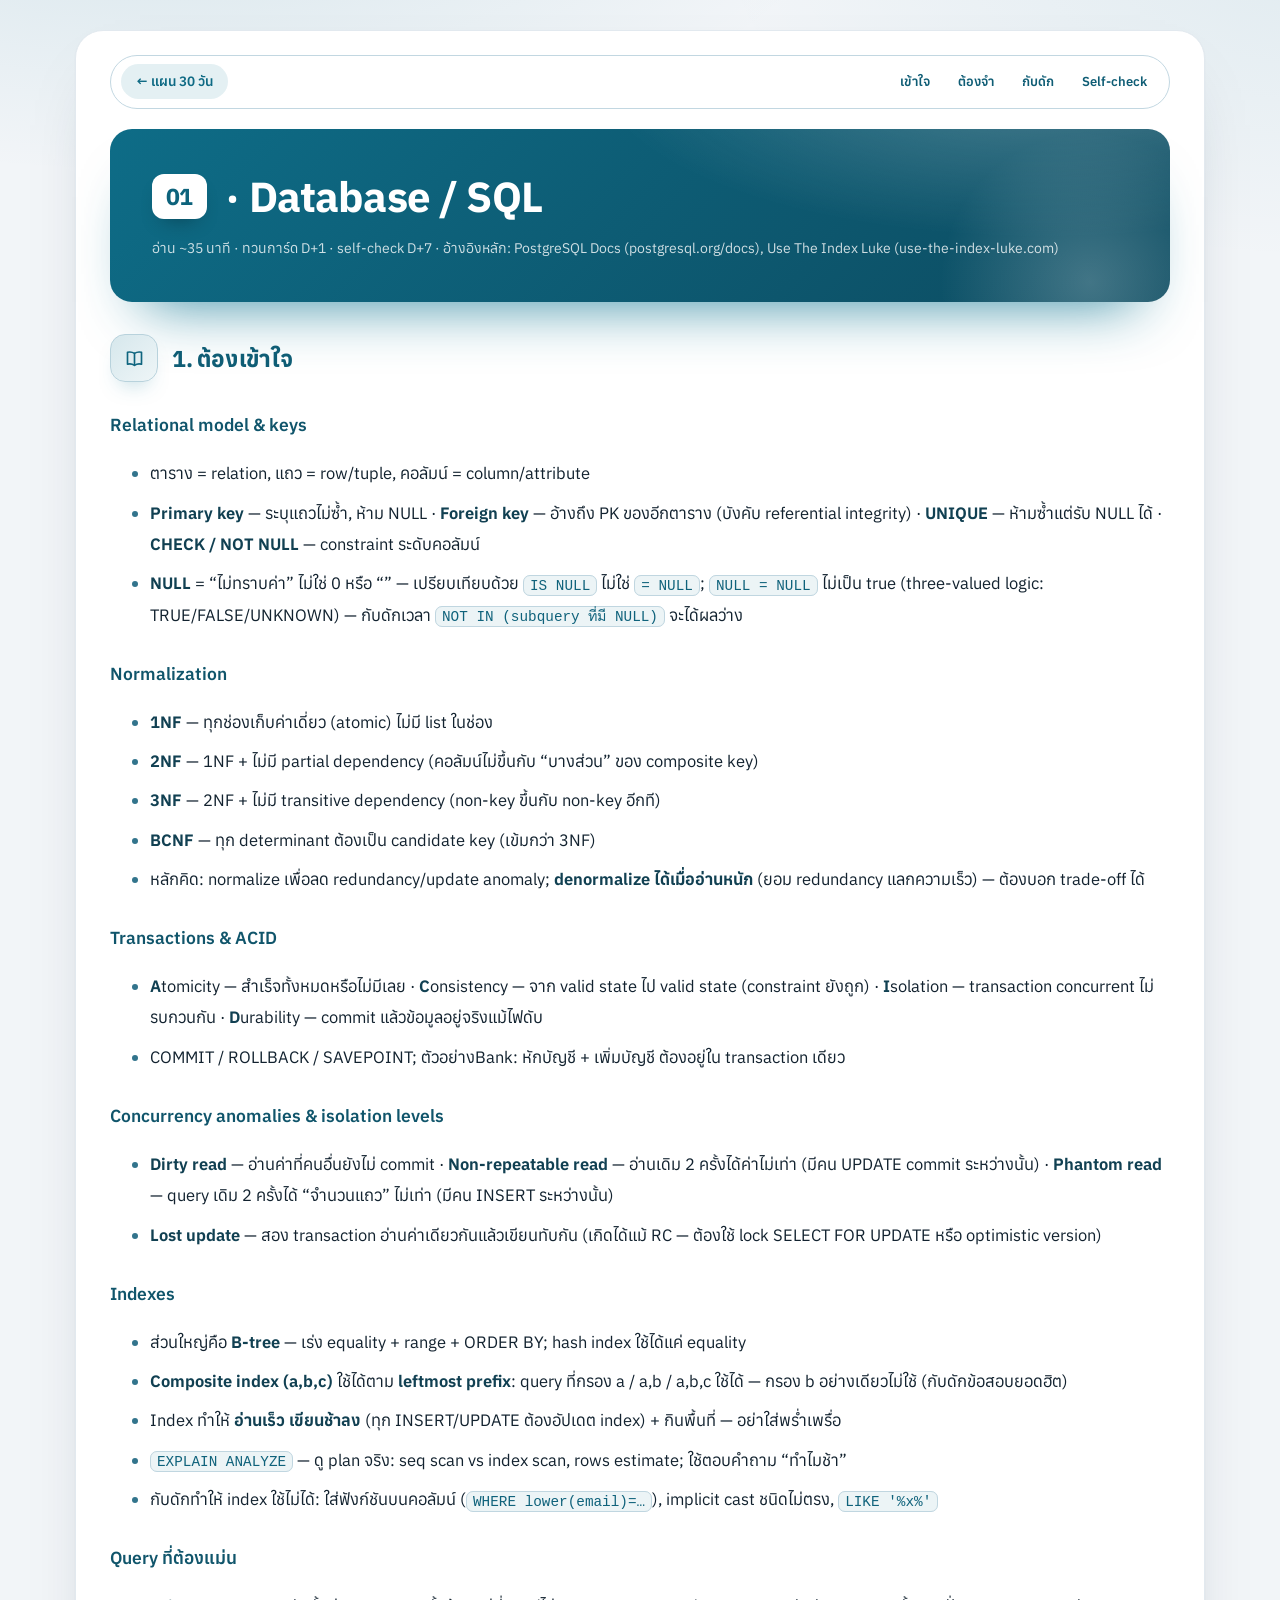
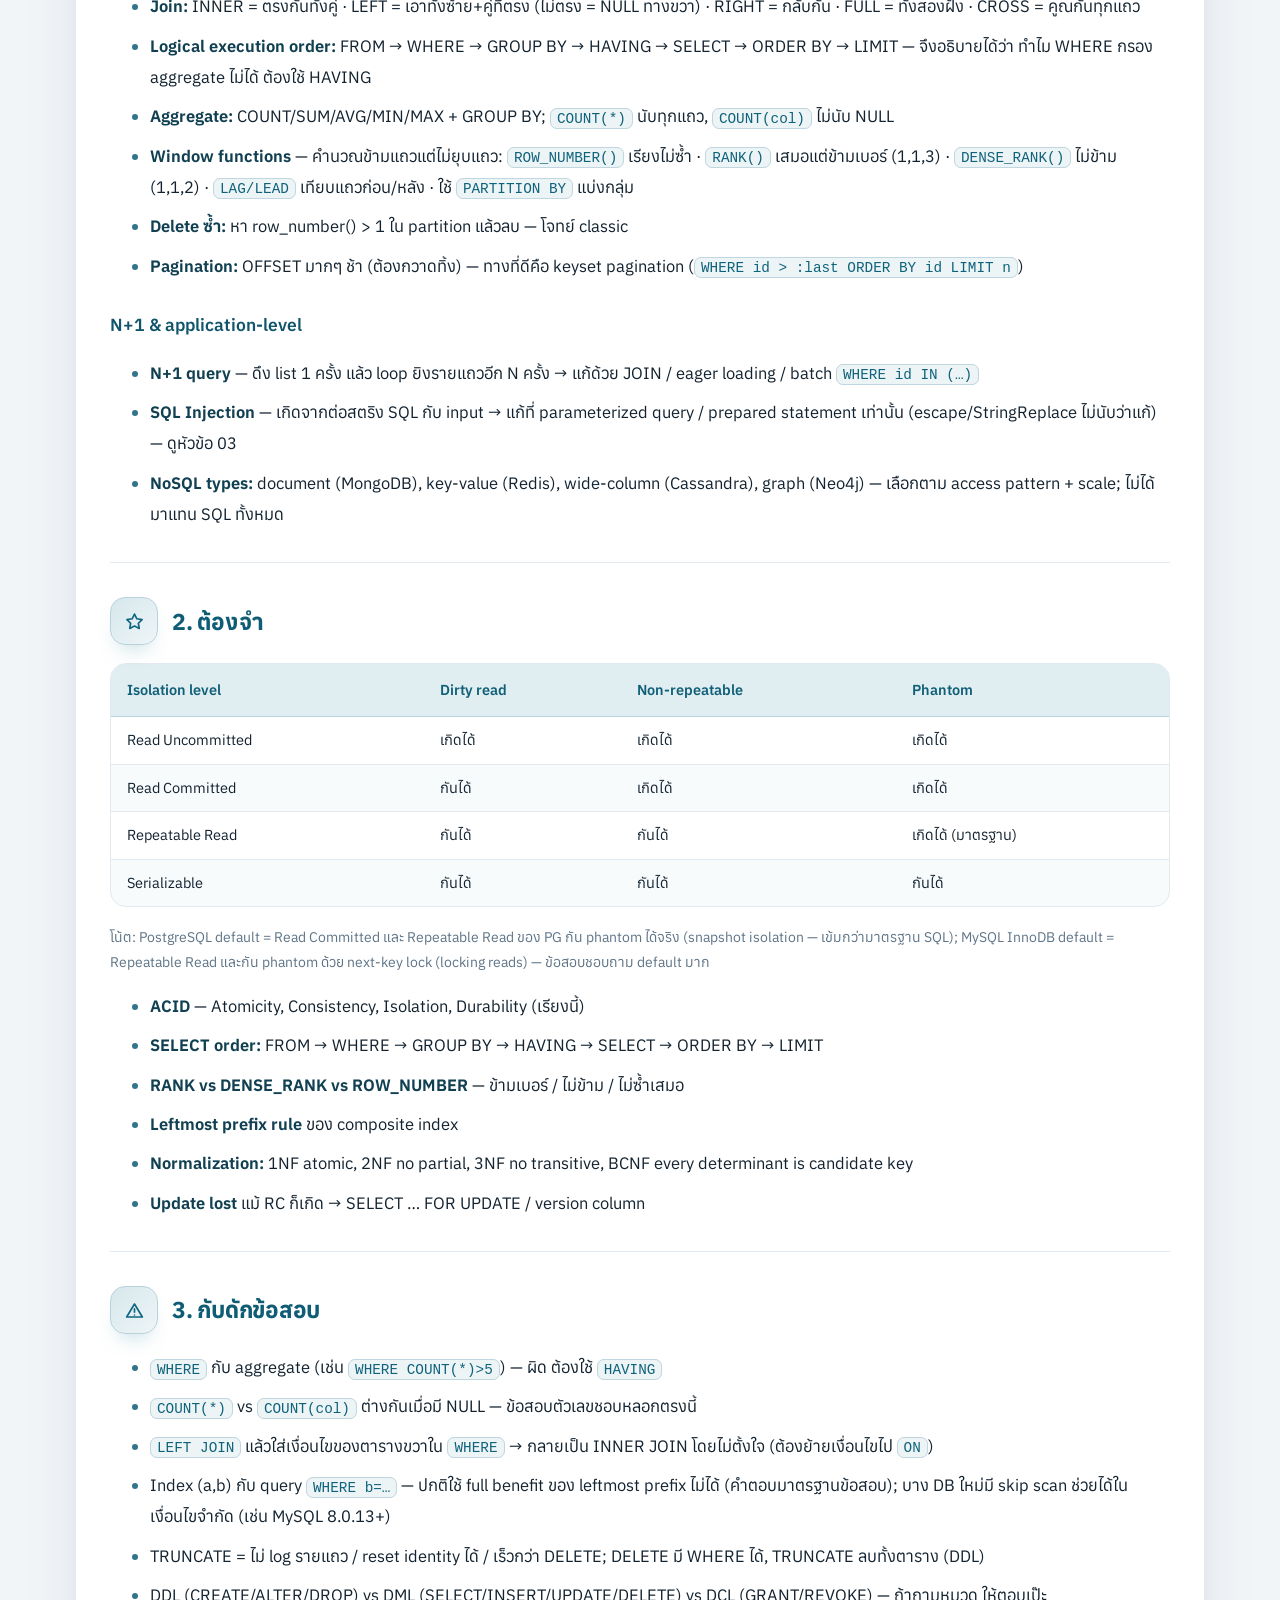
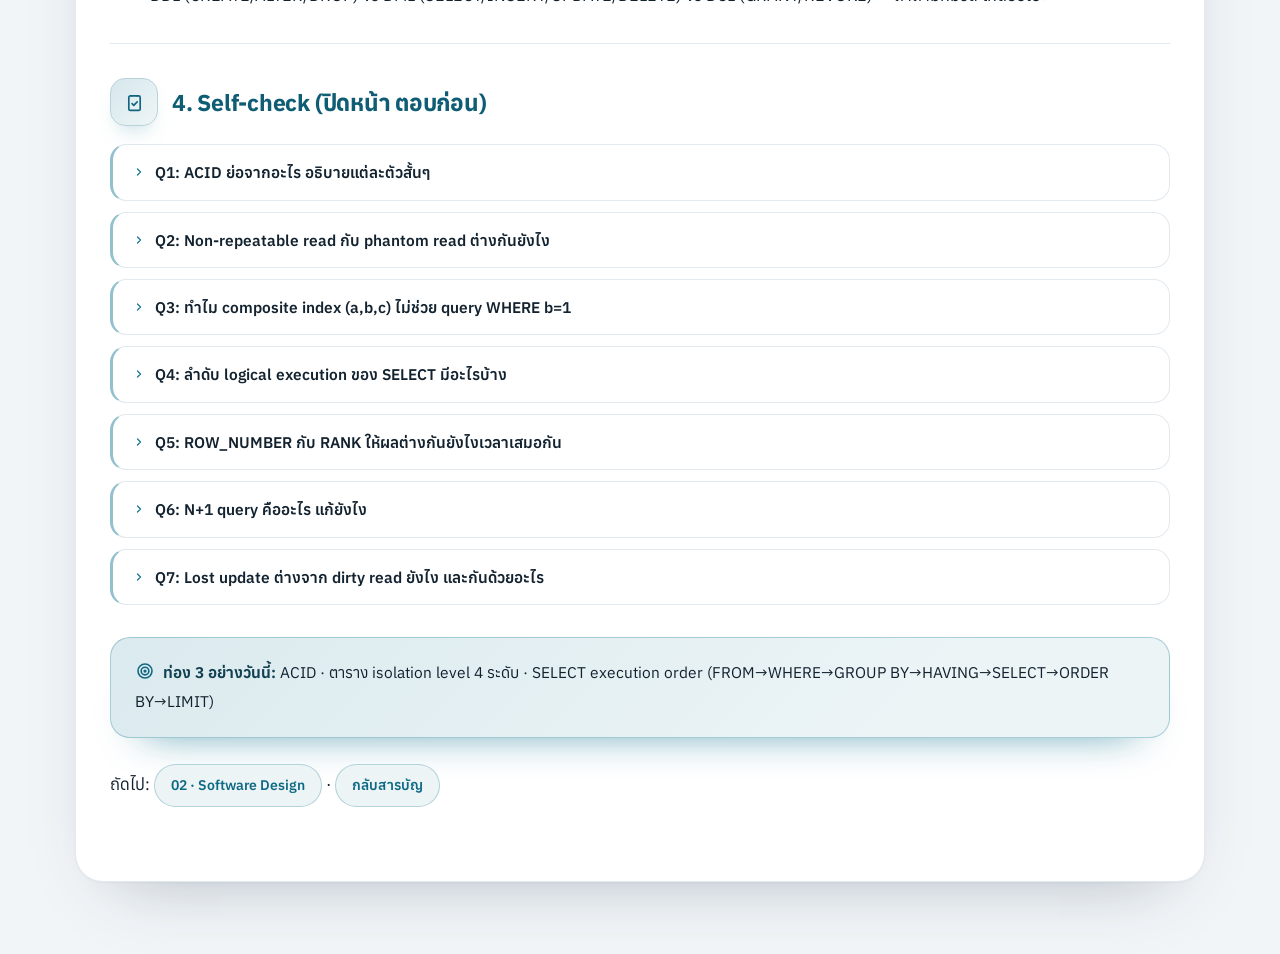
==== commit 60460408: "content audit by Codex gpt-5.6-terra: fix 12 findings (DORA 5-metric model, Docker layers/ENTRYPOINT" ====
--- a/sheets/01-database-sql.html
+++ b/sheets/01-database-sql.html
@@ -109,7 +109,7 @@
 <li><code>WHERE</code> กับ aggregate (เช่น <code>WHERE COUNT(*)&gt;5</code>) — ผิด ต้องใช้ <code>HAVING</code></li>
 <li><code>COUNT(*)</code> vs <code>COUNT(col)</code> ต่างกันเมื่อมี NULL — ข้อสอบตัวเลขชอบหลอกตรงนี้</li>
 <li><code>LEFT JOIN</code> แล้วใส่เงื่อนไขของตารางขวาใน <code>WHERE</code> → กลายเป็น INNER JOIN โดยไม่ตั้งใจ (ต้องย้ายเงื่อนไขไป <code>ON</code>)</li>
-<li>Index (a,b) กับ query <code>WHERE b=…</code> — ตอบว่าไม่ใช้ leftmost</li>
+<li>Index (a,b) กับ query <code>WHERE b=…</code> — ปกติใช้ full benefit ของ leftmost prefix ไม่ได้ (คำตอบมาตรฐานข้อสอบ); บาง DB ใหม่มี skip scan ช่วยได้ในเงื่อนไขจำกัด (เช่น MySQL 8.0.13+)</li>
 <li>TRUNCATE = ไม่ log รายแถว / reset identity ได้ / เร็วกว่า DELETE; DELETE มี WHERE ได้, TRUNCATE ลบทั้งตาราง (DDL)</li>
 <li>DDL (CREATE/ALTER/DROP) vs DML (SELECT/INSERT/UPDATE/DELETE) vs DCL (GRANT/REVOKE) — ถ้าถามหมวด ให้ตอบเป๊ะ</li>
 </ul>
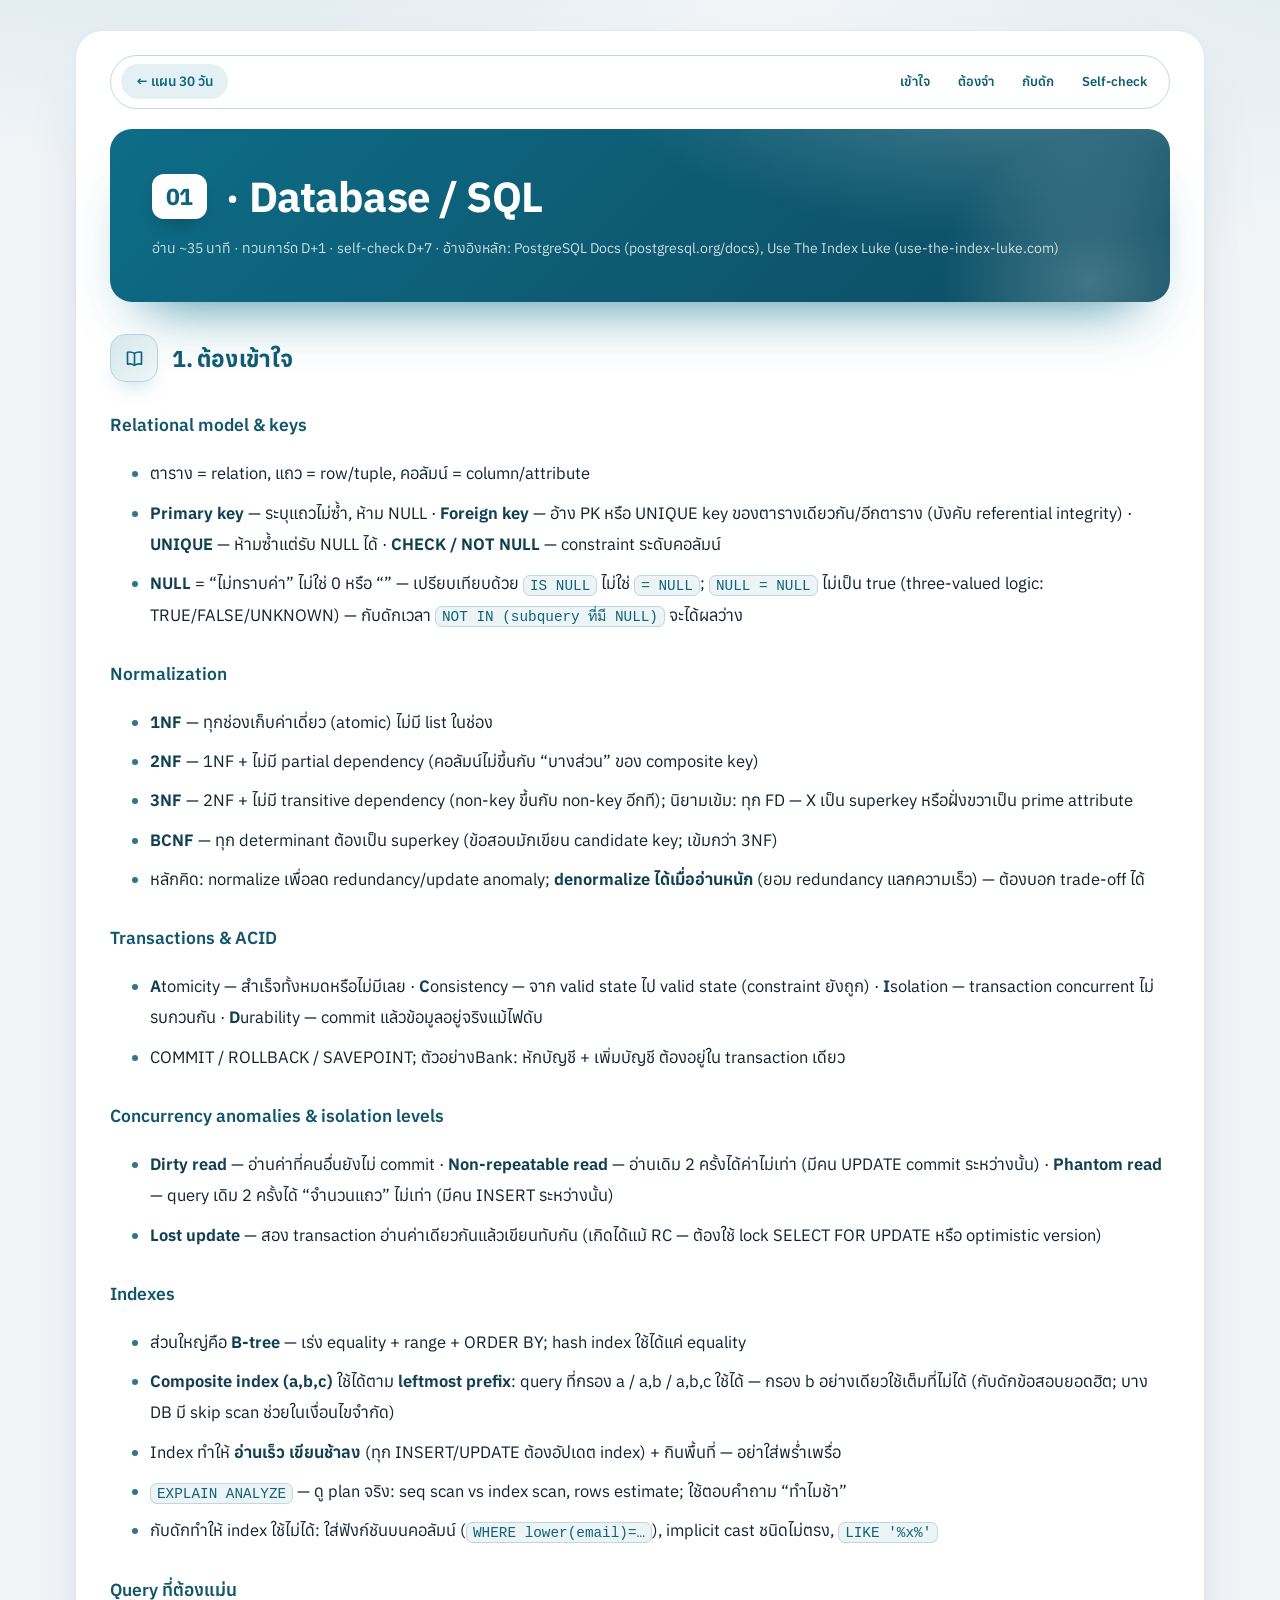
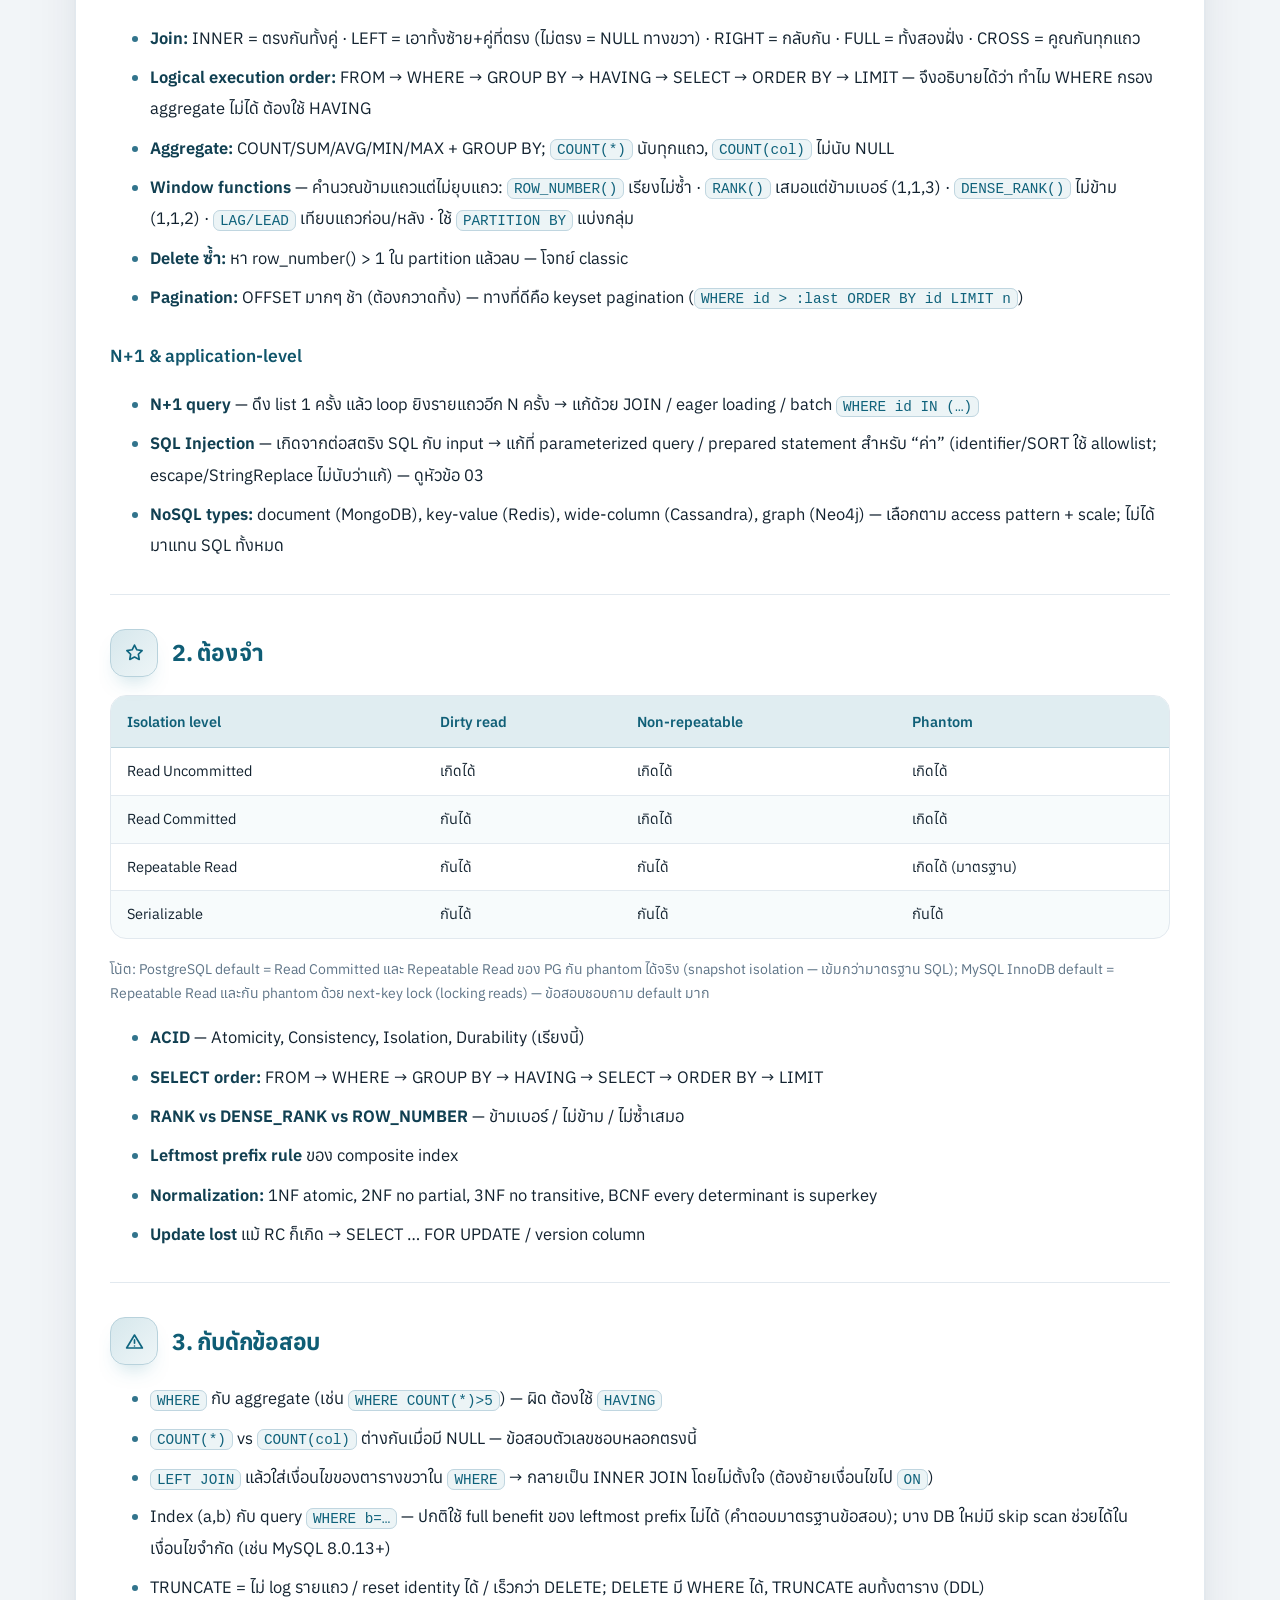
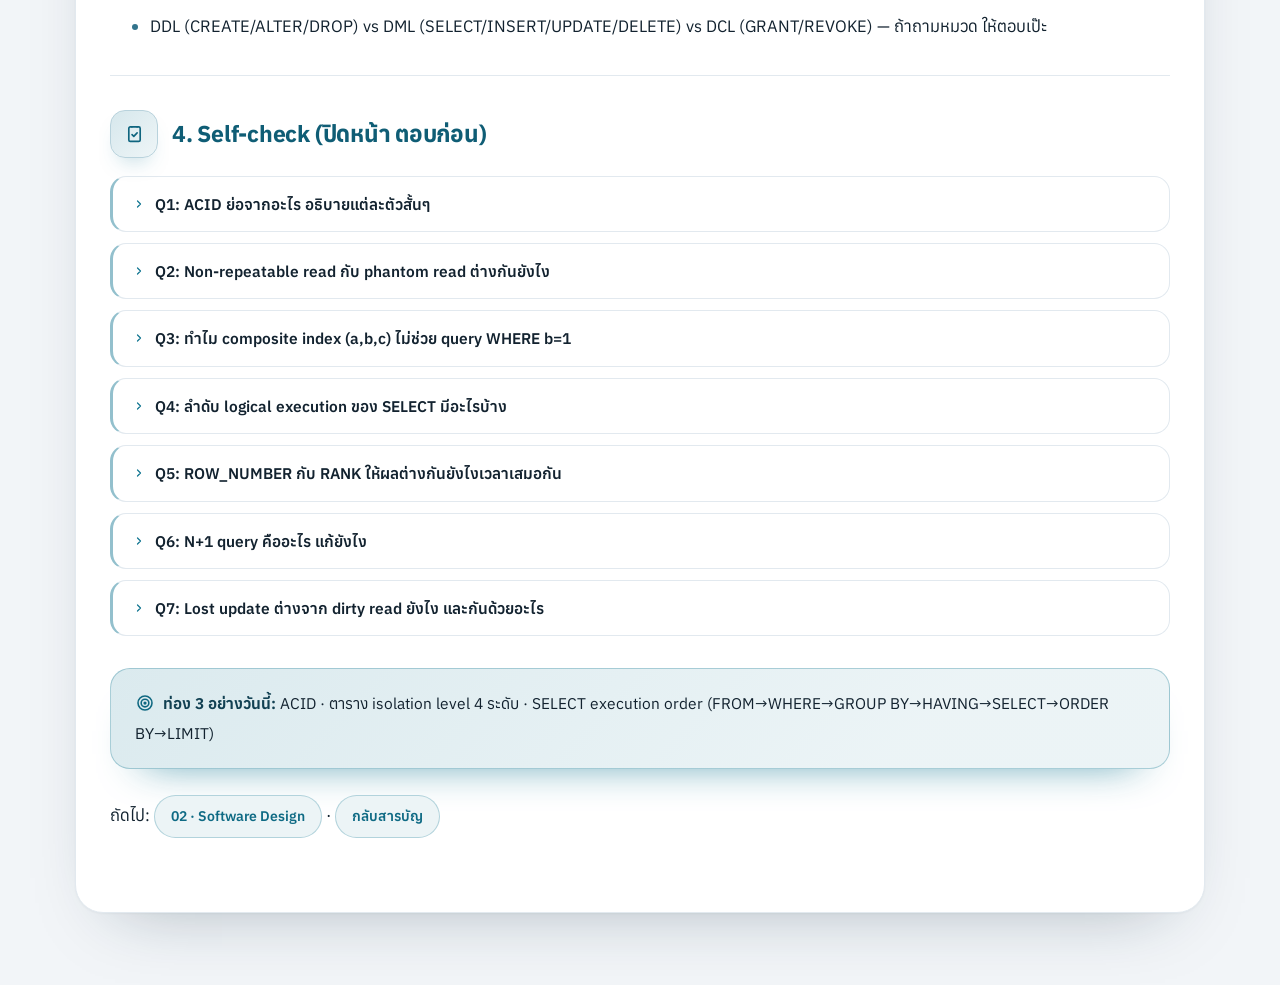
==== commit ef7adf60: "content audit round 2 (gpt-6.1-sol): fix all 4 partial round-1 items + 25 new findings — DORA 2024 d" ====
--- a/sheets/01-database-sql.html
+++ b/sheets/01-database-sql.html
@@ -26,7 +26,7 @@
 <h3>Relational model &amp; keys</h3>
 <ul>
 <li>ตาราง = relation, แถว = row/tuple, คอลัมน์ = column/attribute</li>
-<li><strong>Primary key</strong> — ระบุแถวไม่ซ้ำ, ห้าม NULL · <strong>Foreign key</strong> — อ้างถึง PK ของอีกตาราง (บังคับ referential integrity) · <strong>UNIQUE</strong> — ห้ามซ้ำแต่รับ NULL ได้ · <strong>CHECK / NOT NULL</strong> — constraint ระดับคอลัมน์</li>
+<li><strong>Primary key</strong> — ระบุแถวไม่ซ้ำ, ห้าม NULL · <strong>Foreign key</strong> — อ้าง PK หรือ UNIQUE key ของตารางเดียวกัน/อีกตาราง (บังคับ referential integrity) · <strong>UNIQUE</strong> — ห้ามซ้ำแต่รับ NULL ได้ · <strong>CHECK / NOT NULL</strong> — constraint ระดับคอลัมน์</li>
 <li><strong>NULL</strong> = “ไม่ทราบค่า” ไม่ใช่ 0 หรือ “” — เปรียบเทียบด้วย <code>IS NULL</code> ไม่ใช่ <code>= NULL</code>; <code>NULL = NULL</code> ไม่เป็น true (three-valued logic: TRUE/FALSE/UNKNOWN) — กับดักเวลา <code>NOT IN (subquery ที่มี NULL)</code> จะได้ผลว่าง</li>
 </ul>
 
@@ -34,8 +34,8 @@
 <ul>
 <li><strong>1NF</strong> — ทุกช่องเก็บค่าเดี่ยว (atomic) ไม่มี list ในช่อง</li>
 <li><strong>2NF</strong> — 1NF + ไม่มี partial dependency (คอลัมน์ไม่ขึ้นกับ “บางส่วน” ของ composite key)</li>
-<li><strong>3NF</strong> — 2NF + ไม่มี transitive dependency (non-key ขึ้นกับ non-key อีกที)</li>
-<li><strong>BCNF</strong> — ทุก determinant ต้องเป็น candidate key (เข้มกว่า 3NF)</li>
+<li><strong>3NF</strong> — 2NF + ไม่มี transitive dependency (non-key ขึ้นกับ non-key อีกที); นิยามเข้ม: ทุก FD — X เป็น superkey หรือฝั่งขวาเป็น prime attribute</li>
+<li><strong>BCNF</strong> — ทุก determinant ต้องเป็น superkey (ข้อสอบมักเขียน candidate key; เข้มกว่า 3NF)</li>
 <li>หลักคิด: normalize เพื่อลด redundancy/update anomaly; <strong>denormalize ได้เมื่ออ่านหนัก</strong> (ยอม redundancy แลกความเร็ว) — ต้องบอก trade-off ได้</li>
 </ul>
 
@@ -54,7 +54,7 @@
 <h3>Indexes</h3>
 <ul>
 <li>ส่วนใหญ่คือ <strong>B-tree</strong> — เร่ง equality + range + ORDER BY; hash index ใช้ได้แค่ equality</li>
-<li><strong>Composite index (a,b,c)</strong> ใช้ได้ตาม <strong>leftmost prefix</strong>: query ที่กรอง a / a,b / a,b,c ใช้ได้ — กรอง b อย่างเดียวไม่ใช้ (กับดักข้อสอบยอดฮิต)</li>
+<li><strong>Composite index (a,b,c)</strong> ใช้ได้ตาม <strong>leftmost prefix</strong>: query ที่กรอง a / a,b / a,b,c ใช้ได้ — กรอง b อย่างเดียวใช้เต็มที่ไม่ได้ (กับดักข้อสอบยอดฮิต; บาง DB มี skip scan ช่วยในเงื่อนไขจำกัด)</li>
 <li>Index ทำให้ <strong>อ่านเร็ว เขียนช้าลง</strong> (ทุก INSERT/UPDATE ต้องอัปเดต index) + กินพื้นที่ — อย่าใส่พร่ำเพรื่อ</li>
 <li><code>EXPLAIN ANALYZE</code> — ดู plan จริง: seq scan vs index scan, rows estimate; ใช้ตอบคำถาม “ทำไมช้า”</li>
 <li>กับดักทำให้ index ใช้ไม่ได้: ใส่ฟังก์ชันบนคอลัมน์ (<code>WHERE lower(email)=…</code>), implicit cast ชนิดไม่ตรง, <code>LIKE '%x%'</code></li>
@@ -73,7 +73,7 @@
 <h3>N+1 &amp; application-level</h3>
 <ul>
 <li><strong>N+1 query</strong> — ดึง list 1 ครั้ง แล้ว loop ยิงรายแถวอีก N ครั้ง → แก้ด้วย JOIN / eager loading / batch <code>WHERE id IN (…)</code></li>
-<li><strong>SQL Injection</strong> — เกิดจากต่อสตริง SQL กับ input → แก้ที่ parameterized query / prepared statement เท่านั้น (escape/StringReplace ไม่นับว่าแก้) — ดูหัวข้อ 03</li>
+<li><strong>SQL Injection</strong> — เกิดจากต่อสตริง SQL กับ input → แก้ที่ parameterized query / prepared statement สำหรับ “ค่า” (identifier/SORT ใช้ allowlist; escape/StringReplace ไม่นับว่าแก้) — ดูหัวข้อ 03</li>
 <li><strong>NoSQL types:</strong> document (MongoDB), key-value (Redis), wide-column (Cassandra), graph (Neo4j) — เลือกตาม access pattern + scale; ไม่ได้มาแทน SQL ทั้งหมด</li>
 </ul>
 
@@ -97,7 +97,7 @@
 <li><strong>SELECT order:</strong> FROM → WHERE → GROUP BY → HAVING → SELECT → ORDER BY → LIMIT</li>
 <li><strong>RANK vs DENSE_RANK vs ROW_NUMBER</strong> — ข้ามเบอร์ / ไม่ข้าม / ไม่ซ้ำเสมอ</li>
 <li><strong>Leftmost prefix rule</strong> ของ composite index</li>
-<li><strong>Normalization:</strong> 1NF atomic, 2NF no partial, 3NF no transitive, BCNF every determinant is candidate key</li>
+<li><strong>Normalization:</strong> 1NF atomic, 2NF no partial, 3NF no transitive, BCNF every determinant is superkey</li>
 <li><strong>Update lost</strong> แม้ RC ก็เกิด → SELECT … FOR UPDATE / version column</li>
 </ul>
 
@@ -120,7 +120,7 @@
 <h2><span class="chip ic-note"></span>4. Self-check (ปิดหน้า ตอบก่อน)</h2>
 <details><summary>Q1: ACID ย่อจากอะไร อธิบายแต่ละตัวสั้นๆ</summary>A: Atomicity (ทั้งหมดหรือไม่เลย), Consistency (constraint/valid state ยังถูก), Isolation (concurrent ไม่รบกวนกัน), Durability (commit แล้วอยู่จริง)</details>
 <details><summary>Q2: Non-repeatable read กับ phantom read ต่างกันยังไง</summary>A: Non-repeatable = อ่าน “แถวเดิม” ได้ค่าเปลี่ยน (UPDATE commit กลางทาง); phantom = ได้ “ชุดแถว” เปลี่ยน (INSERT/DELETE commit กลางทาง)</details>
-<details><summary>Q3: ทำไม composite index (a,b,c) ไม่ช่วย query WHERE b=1</summary>A: B-tree เรียงตาม a ก่อน — เข้าไม่ถึง b ได้ถ้าไม่รู้ a (leftmost prefix rule)</details>
+<details><summary>Q3: ทำไม composite index (a,b,c) ไม่ช่วย query WHERE b=1</summary>A: B-tree เรียงตาม a ก่อน — เข้าไม่ถึง b ได้ถ้าไม่รู้ a (leftmost prefix rule; ยกเว้นบาง DB มี skip scan ช่วยในเงื่อนไขจำกัด)</details>
 <details><summary>Q4: ลำดับ logical execution ของ SELECT มีอะไรบ้าง</summary>A: FROM → WHERE → GROUP BY → HAVING → SELECT → ORDER BY → LIMIT</details>
 <details><summary>Q5: ROW_NUMBER กับ RANK ให้ผลต่างกันยังไงเวลาเสมอกัน</summary>A: ROW_NUMBER ให้ 1,2,3 เสมอไม่ว่าเสมอ; RANK ให้ 1,1,3 (ข้าม); DENSE_RANK ให้ 1,1,2</details>
 <details><summary>Q6: N+1 query คืออะไร แก้ยังไง</summary>A: 1 query ดึง list + N query ต่อแถว — แก้ด้วย JOIN / eager load / WHERE IN (batch)</details>
